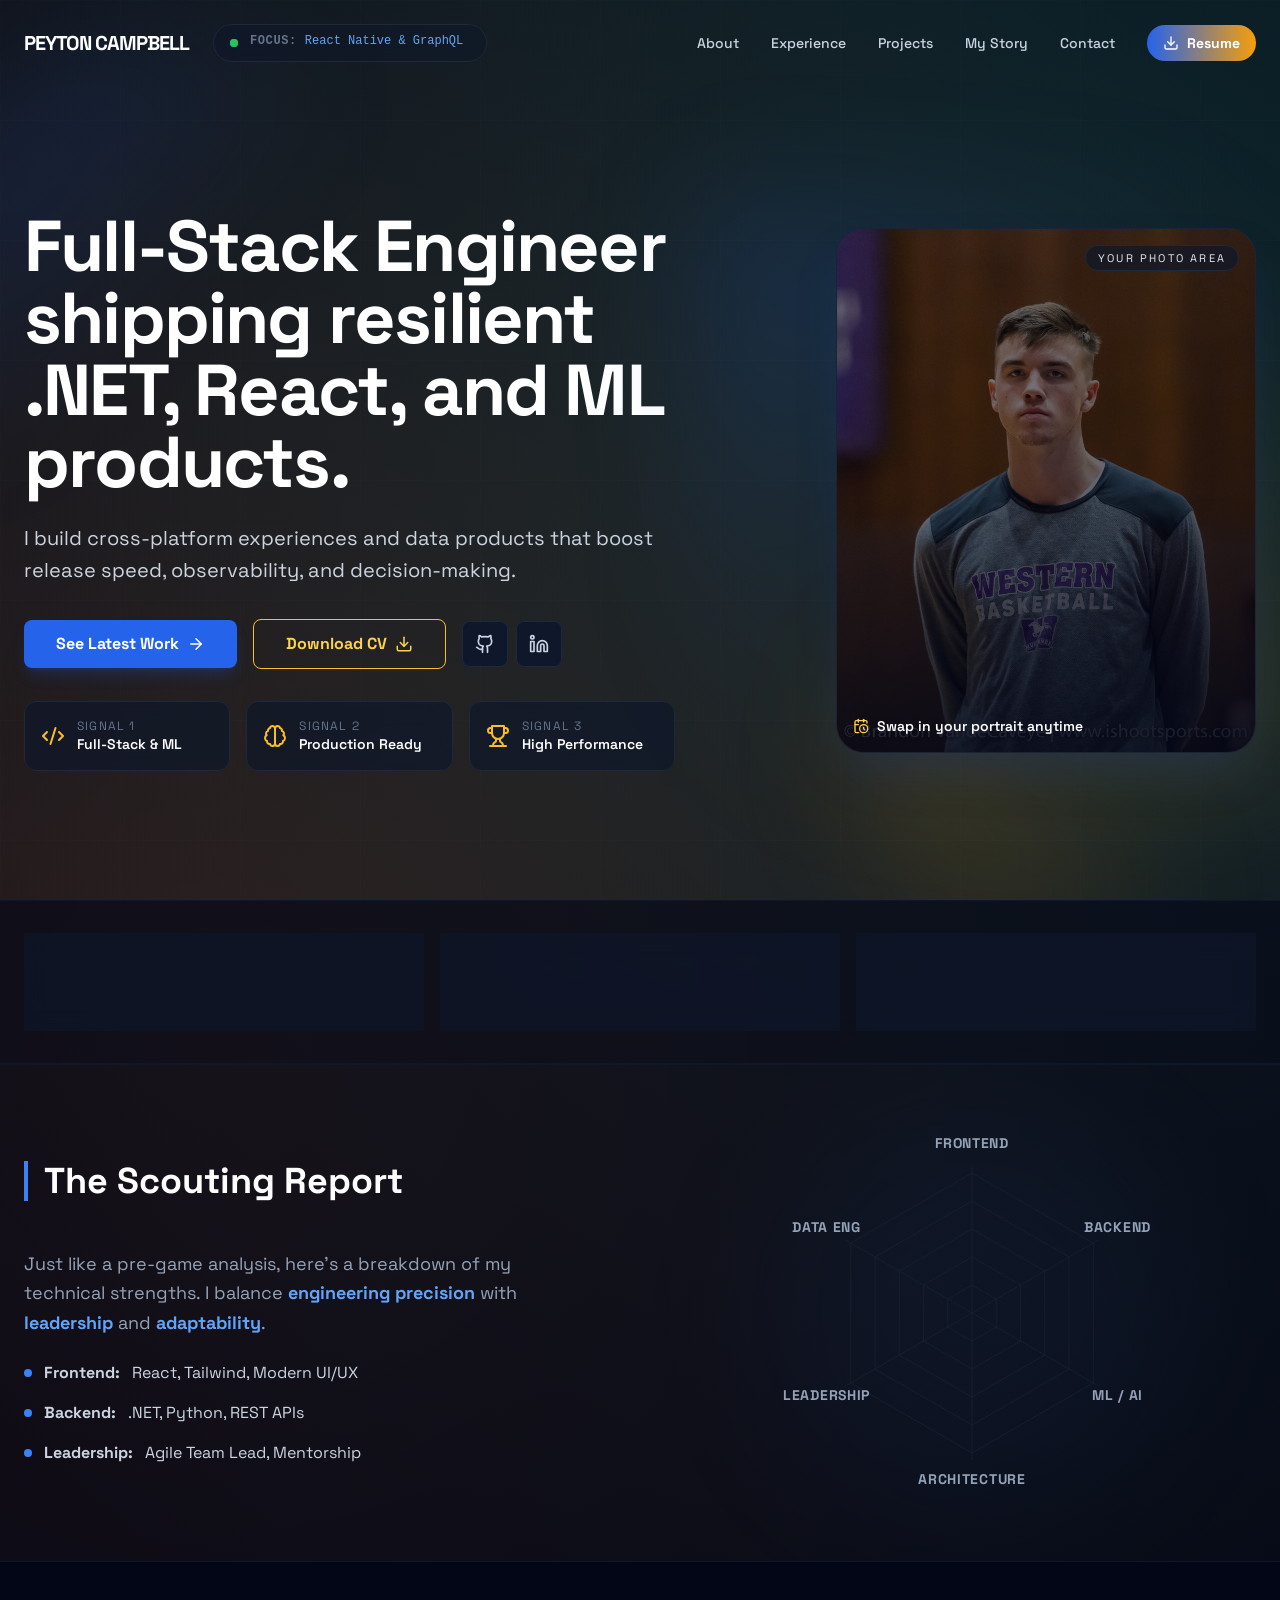
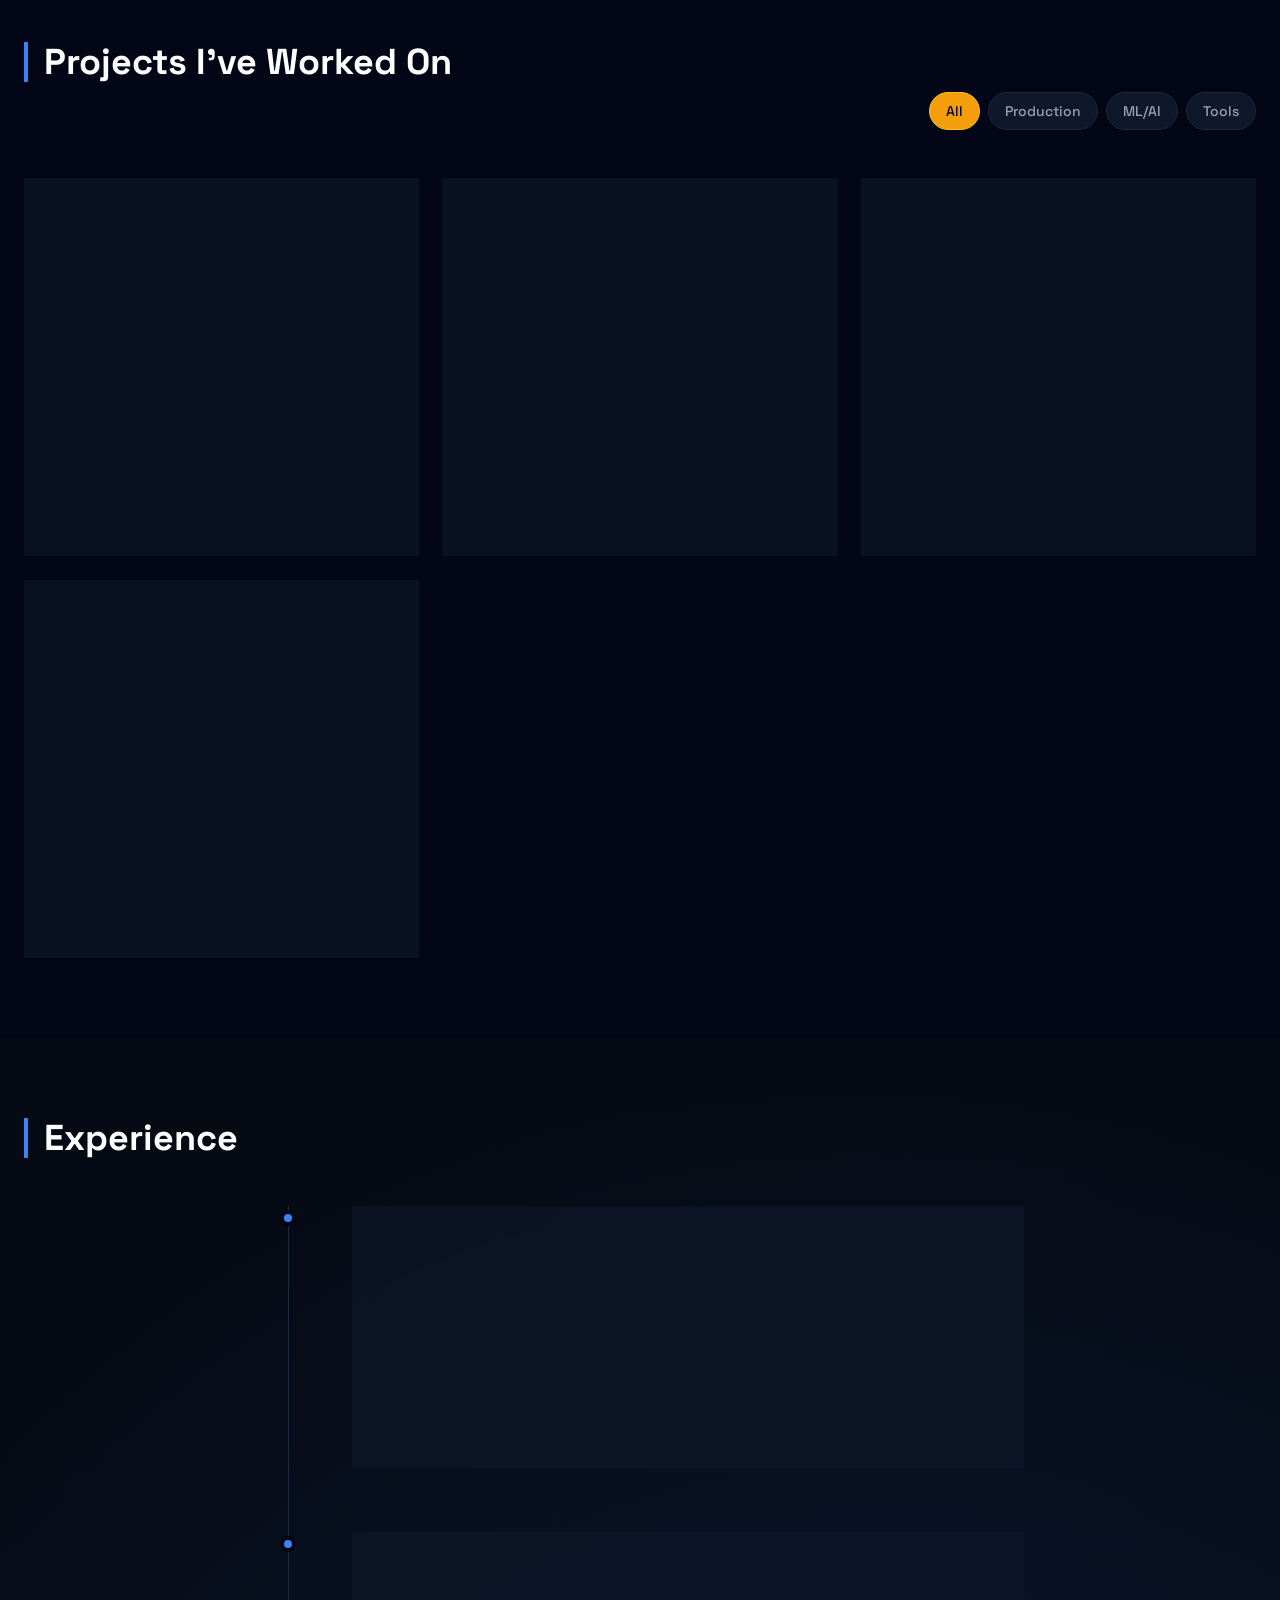
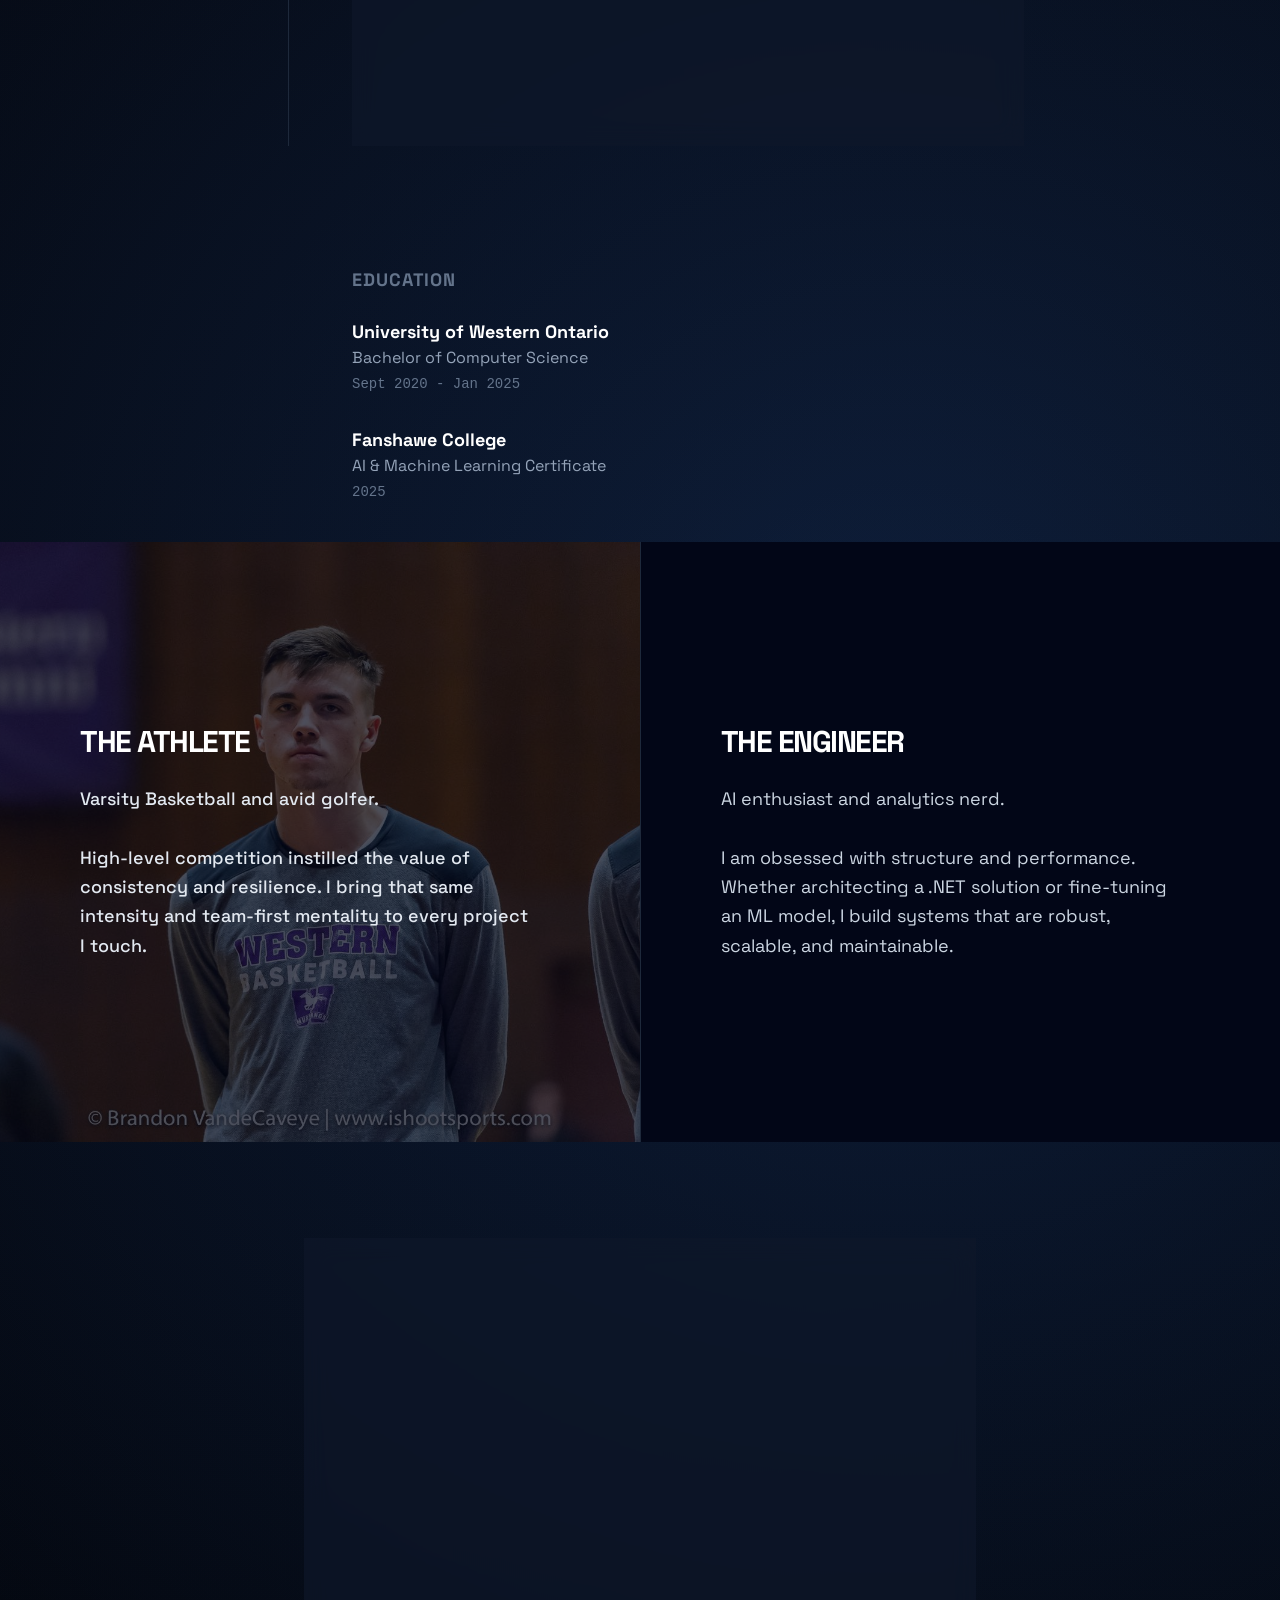
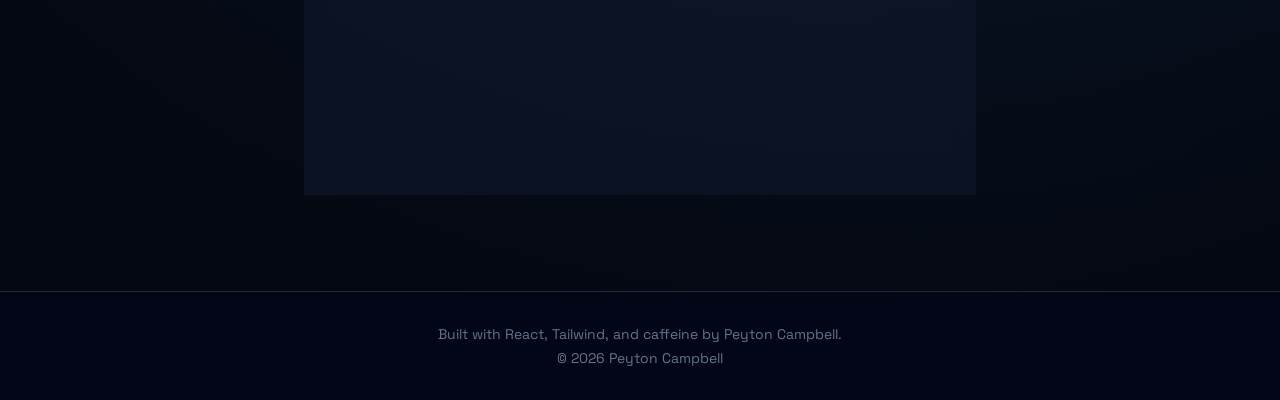
==== docs/index.html @ 81c8a085 "Restore original Vite portfolio site" ====
<!doctype html>
<html lang="en">
  <head>
    <meta charset="UTF-8" />
    <title>Peyton Campbell | Portfolio</title>
    <meta name="viewport" content="width=device-width, initial-scale=1.0" />
    
    <!-- SEO Metadata -->
    <meta name="description" content="Peyton Campbell - Software Engineer & Athlete. Building high-performance applications with clean architecture and athletic discipline." />
    <meta name="keywords" content="Software Engineer, Web Developer, React, .NET, Python, Portfolio, Peyton Campbell" />
    <meta name="author" content="Peyton Campbell" />

    <!-- Open Graph / Facebook -->
    <meta property="og:type" content="website" />
    <meta property="og:url" content="https://peytoncampbell.github.io/Website/" />
    <meta property="og:title" content="Peyton Campbell | Software Engineer & Athlete" />
    <meta property="og:description" content="Full-Stack Developer & ML Engineer. Building scalable solutions with the discipline of a varsity athlete." />
    <meta property="og:image" content="https://peytoncampbell.github.io/Website/og-image.jpg" />

    <!-- Twitter -->
    <meta property="twitter:card" content="summary_large_image" />
    <meta property="twitter:url" content="https://peytoncampbell.github.io/Website/" />
    <meta property="twitter:title" content="Peyton Campbell | Software Engineer & Athlete" />
    <meta property="twitter:description" content="Full-Stack Developer & ML Engineer. Building scalable solutions with the discipline of a varsity athlete." />
    <meta property="twitter:image" content="https://peytoncampbell.github.io/Website/og-image.jpg" />

    <link rel="preload" as="image" href="./basketball.jpg" />
    <link rel="preload" as="image" href="./golf.jpg" />
    <script type="module" crossorigin src="./assets/index-D95LHTqn.js"></script>
    <link rel="stylesheet" crossorigin href="./assets/index-Ckt_2Tr0.css">
  </head>
  <body class="bg-slate-900 text-slate-100">
    <div id="root"></div>
  </body>
</html>
---- docs/assets/index-Ckt_2Tr0.css ----
@import"https://fonts.googleapis.com/css2?family=Space+Grotesk:wght@400;500;600;700&family=Manrope:wght@500;600&family=JetBrains+Mono:wght@400;500&display=swap";*,:before,:after{--tw-border-spacing-x: 0;--tw-border-spacing-y: 0;--tw-translate-x: 0;--tw-translate-y: 0;--tw-rotate: 0;--tw-skew-x: 0;--tw-skew-y: 0;--tw-scale-x: 1;--tw-scale-y: 1;--tw-pan-x: ;--tw-pan-y: ;--tw-pinch-zoom: ;--tw-scroll-snap-strictness: proximity;--tw-gradient-from-position: ;--tw-gradient-via-position: ;--tw-gradient-to-position: ;--tw-ordinal: ;--tw-slashed-zero: ;--tw-numeric-figure: ;--tw-numeric-spacing: ;--tw-numeric-fraction: ;--tw-ring-inset: ;--tw-ring-offset-width: 0px;--tw-ring-offset-color: #fff;--tw-ring-color: rgb(59 130 246 / .5);--tw-ring-offset-shadow: 0 0 #0000;--tw-ring-shadow: 0 0 #0000;--tw-shadow: 0 0 #0000;--tw-shadow-colored: 0 0 #0000;--tw-blur: ;--tw-brightness: ;--tw-contrast: ;--tw-grayscale: ;--tw-hue-rotate: ;--tw-invert: ;--tw-saturate: ;--tw-sepia: ;--tw-drop-shadow: ;--tw-backdrop-blur: ;--tw-backdrop-brightness: ;--tw-backdrop-contrast: ;--tw-backdrop-grayscale: ;--tw-backdrop-hue-rotate: ;--tw-backdrop-invert: ;--tw-backdrop-opacity: ;--tw-backdrop-saturate: ;--tw-backdrop-sepia: ;--tw-contain-size: ;--tw-contain-layout: ;--tw-contain-paint: ;--tw-contain-style: }::backdrop{--tw-border-spacing-x: 0;--tw-border-spacing-y: 0;--tw-translate-x: 0;--tw-translate-y: 0;--tw-rotate: 0;--tw-skew-x: 0;--tw-skew-y: 0;--tw-scale-x: 1;--tw-scale-y: 1;--tw-pan-x: ;--tw-pan-y: ;--tw-pinch-zoom: ;--tw-scroll-snap-strictness: proximity;--tw-gradient-from-position: ;--tw-gradient-via-position: ;--tw-gradient-to-position: ;--tw-ordinal: ;--tw-slashed-zero: ;--tw-numeric-figure: ;--tw-numeric-spacing: ;--tw-numeric-fraction: ;--tw-ring-inset: ;--tw-ring-offset-width: 0px;--tw-ring-offset-color: #fff;--tw-ring-color: rgb(59 130 246 / .5);--tw-ring-offset-shadow: 0 0 #0000;--tw-ring-shadow: 0 0 #0000;--tw-shadow: 0 0 #0000;--tw-shadow-colored: 0 0 #0000;--tw-blur: ;--tw-brightness: ;--tw-contrast: ;--tw-grayscale: ;--tw-hue-rotate: ;--tw-invert: ;--tw-saturate: ;--tw-sepia: ;--tw-drop-shadow: ;--tw-backdrop-blur: ;--tw-backdrop-brightness: ;--tw-backdrop-contrast: ;--tw-backdrop-grayscale: ;--tw-backdrop-hue-rotate: ;--tw-backdrop-invert: ;--tw-backdrop-opacity: ;--tw-backdrop-saturate: ;--tw-backdrop-sepia: ;--tw-contain-size: ;--tw-contain-layout: ;--tw-contain-paint: ;--tw-contain-style: }*,:before,:after{box-sizing:border-box;border-width:0;border-style:solid;border-color:#e5e7eb}:before,:after{--tw-content: ""}html,:host{line-height:1.5;-webkit-text-size-adjust:100%;-moz-tab-size:4;-o-tab-size:4;tab-size:4;font-family:ui-sans-serif,system-ui,sans-serif,"Apple Color Emoji","Segoe UI Emoji",Segoe UI Symbol,"Noto Color Emoji";font-feature-settings:normal;font-variation-settings:normal;-webkit-tap-highlight-color:transparent}body{margin:0;line-height:inherit}hr{height:0;color:inherit;border-top-width:1px}abbr:where([title]){-webkit-text-decoration:underline dotted;text-decoration:underline dotted}h1,h2,h3,h4,h5,h6{font-size:inherit;font-weight:inherit}a{color:inherit;text-decoration:inherit}b,strong{font-weight:bolder}code,kbd,samp,pre{font-family:ui-monospace,SFMono-Regular,Menlo,Monaco,Consolas,Liberation Mono,Courier New,monospace;font-feature-settings:normal;font-variation-settings:normal;font-size:1em}small{font-size:80%}sub,sup{font-size:75%;line-height:0;position:relative;vertical-align:baseline}sub{bottom:-.25em}sup{top:-.5em}table{text-indent:0;border-color:inherit;border-collapse:collapse}button,input,optgroup,select,textarea{font-family:inherit;font-feature-settings:inherit;font-variation-settings:inherit;font-size:100%;font-weight:inherit;line-height:inherit;letter-spacing:inherit;color:inherit;margin:0;padding:0}button,select{text-transform:none}button,input:where([type=button]),input:where([type=reset]),input:where([type=submit]){-webkit-appearance:button;background-color:transparent;background-image:none}:-moz-focusring{outline:auto}:-moz-ui-invalid{box-shadow:none}progress{vertical-align:baseline}::-webkit-inner-spin-button,::-webkit-outer-spin-button{height:auto}[type=search]{-webkit-appearance:textfield;outline-offset:-2px}::-webkit-search-decoration{-webkit-appearance:none}::-webkit-file-upload-button{-webkit-appearance:button;font:inherit}summary{display:list-item}blockquote,dl,dd,h1,h2,h3,h4,h5,h6,hr,figure,p,pre{margin:0}fieldset{margin:0;padding:0}legend{padding:0}ol,ul,menu{list-style:none;margin:0;padding:0}dialog{padding:0}textarea{resize:vertical}input::-moz-placeholder,textarea::-moz-placeholder{opacity:1;color:#9ca3af}input::placeholder,textarea::placeholder{opacity:1;color:#9ca3af}button,[role=button]{cursor:pointer}:disabled{cursor:default}img,svg,video,canvas,audio,iframe,embed,object{display:block;vertical-align:middle}img,video{max-width:100%;height:auto}[hidden]:where(:not([hidden=until-found])){display:none}:root{--background: 222.2 84% 4.9%;--foreground: 210 40% 98%;--primary: 217.2 91.2% 59.8%;--primary-foreground: 222.2 47.4% 11.2%;--secondary: 24.6 95% 53.1%;--secondary-foreground: 210 40% 98%;--muted: 217.2 32.6% 17.5%;--muted-foreground: 215 20.2% 65.1%;--accent: 217.2 32.6% 17.5%;--accent-foreground: 210 40% 98%;--destructive: 0 62.8% 30.6%;--destructive-foreground: 210 40% 98%;--border: 217.2 32.6% 17.5%;--input: 217.2 32.6% 17.5%;--ring: 212.7 26.8% 83.9%}html{scroll-behavior:smooth}body{--tw-bg-opacity: 1;background-color:rgb(2 6 23 / var(--tw-bg-opacity, 1));--tw-text-opacity: 1;color:rgb(255 255 255 / var(--tw-text-opacity, 1));-webkit-font-smoothing:antialiased;-moz-osx-font-smoothing:grayscale;font-family:Space Grotesk,Manrope,system-ui,-apple-system,BlinkMacSystemFont,Segoe UI,sans-serif;background-image:radial-gradient(circle at 18% 20%,rgba(255,107,43,.14),transparent 32%),radial-gradient(circle at 82% 8%,rgba(61,214,196,.14),transparent 30%),radial-gradient(circle at 70% 75%,rgba(59,130,246,.18),transparent 32%),linear-gradient(135deg,#070b16fa,#03070ffa),url("data:image/svg+xml,%3Csvg width='140' height='140' viewBox='0 0 140 140' xmlns='http://www.w3.org/2000/svg'%3E%3Cg fill='none' stroke='%23ffffff' stroke-opacity='0.04' stroke-width='1'%3E%3Cpath d='M0 0h140v140H0z'/%3E%3Cpath d='M70 0v140M0 70h140'/%3E%3C/g%3E%3C/svg%3E")}.container{width:100%}@media(min-width:640px){.container{max-width:640px}}@media(min-width:768px){.container{max-width:768px}}@media(min-width:1024px){.container{max-width:1024px}}@media(min-width:1280px){.container{max-width:1280px}}@media(min-width:1536px){.container{max-width:1536px}}.pointer-events-none{pointer-events:none}.visible{visibility:visible}.fixed{position:fixed}.absolute{position:absolute}.relative{position:relative}.-inset-6{inset:-1.5rem}.inset-0{inset:0}.-bottom-12{bottom:-3rem}.-left-24{left:-6rem}.bottom-0{bottom:0}.bottom-4{bottom:1rem}.left-0{left:0}.left-4{left:1rem}.left-\[-4px\]{left:-4px}.right-0{right:0}.right-4{right:1rem}.top-0{top:0}.top-10{top:2.5rem}.top-2{top:.5rem}.top-4{top:1rem}.-z-10{z-index:-10}.z-0{z-index:0}.z-10{z-index:10}.z-20{z-index:20}.z-40{z-index:40}.z-50{z-index:50}.mx-auto{margin-left:auto;margin-right:auto}.mb-0{margin-bottom:0}.mb-1{margin-bottom:.25rem}.mb-10{margin-bottom:2.5rem}.mb-12{margin-bottom:3rem}.mb-2{margin-bottom:.5rem}.mb-4{margin-bottom:1rem}.mb-6{margin-bottom:1.5rem}.mb-8{margin-bottom:2rem}.ml-1{margin-left:.25rem}.ml-4{margin-left:1rem}.ml-auto{margin-left:auto}.mt-1{margin-top:.25rem}.mt-1\.5{margin-top:.375rem}.mt-6{margin-top:1.5rem}.mt-8{margin-top:2rem}.mt-auto{margin-top:auto}.block{display:block}.flex{display:flex}.inline-flex{display:inline-flex}.grid{display:grid}.hidden{display:none}.aspect-\[4\/5\]{aspect-ratio:4/5}.h-1{height:.25rem}.h-1\.5{height:.375rem}.h-2{height:.5rem}.h-28{height:7rem}.h-5{height:1.25rem}.h-\[420px\]{height:420px}.h-\[520px\]{height:520px}.h-full{height:100%}.min-h-\[600px\]{min-height:600px}.min-h-screen{min-height:100vh}.w-1{width:.25rem}.w-1\.5{width:.375rem}.w-2{width:.5rem}.w-\[220px\]{width:220px}.w-\[420px\]{width:420px}.w-\[520px\]{width:520px}.w-full{width:100%}.w-px{width:1px}.max-w-2xl{max-width:42rem}.max-w-3xl{max-width:48rem}.max-w-\[420px\]{max-width:420px}.max-w-md{max-width:28rem}.flex-1{flex:1 1 0%}.flex-shrink-0{flex-shrink:0}.flex-grow{flex-grow:1}@keyframes ping{75%,to{transform:scale(2);opacity:0}}.animate-ping{animation:ping 1s cubic-bezier(0,0,.2,1) infinite}.cursor-pointer{cursor:pointer}.grid-cols-1{grid-template-columns:repeat(1,minmax(0,1fr))}.flex-col{flex-direction:column}.flex-wrap{flex-wrap:wrap}.items-start{align-items:flex-start}.items-end{align-items:flex-end}.items-center{align-items:center}.justify-center{justify-content:center}.justify-between{justify-content:space-between}.gap-12{gap:3rem}.gap-2{gap:.5rem}.gap-3{gap:.75rem}.gap-4{gap:1rem}.gap-6{gap:1.5rem}.space-x-8>:not([hidden])~:not([hidden]){--tw-space-x-reverse: 0;margin-right:calc(2rem * var(--tw-space-x-reverse));margin-left:calc(2rem * calc(1 - var(--tw-space-x-reverse)))}.space-y-1>:not([hidden])~:not([hidden]){--tw-space-y-reverse: 0;margin-top:calc(.25rem * calc(1 - var(--tw-space-y-reverse)));margin-bottom:calc(.25rem * var(--tw-space-y-reverse))}.space-y-2>:not([hidden])~:not([hidden]){--tw-space-y-reverse: 0;margin-top:calc(.5rem * calc(1 - var(--tw-space-y-reverse)));margin-bottom:calc(.5rem * var(--tw-space-y-reverse))}.space-y-4>:not([hidden])~:not([hidden]){--tw-space-y-reverse: 0;margin-top:calc(1rem * calc(1 - var(--tw-space-y-reverse)));margin-bottom:calc(1rem * var(--tw-space-y-reverse))}.space-y-6>:not([hidden])~:not([hidden]){--tw-space-y-reverse: 0;margin-top:calc(1.5rem * calc(1 - var(--tw-space-y-reverse)));margin-bottom:calc(1.5rem * var(--tw-space-y-reverse))}.space-y-8>:not([hidden])~:not([hidden]){--tw-space-y-reverse: 0;margin-top:calc(2rem * calc(1 - var(--tw-space-y-reverse)));margin-bottom:calc(2rem * var(--tw-space-y-reverse))}.overflow-hidden{overflow:hidden}.overflow-visible{overflow:visible}.overflow-x-auto{overflow-x:auto}.truncate{overflow:hidden;text-overflow:ellipsis;white-space:nowrap}.whitespace-nowrap{white-space:nowrap}.rounded{border-radius:.25rem}.rounded-3xl{border-radius:1.5rem}.rounded-\[28px\]{border-radius:28px}.rounded-full{border-radius:9999px}.rounded-lg{border-radius:.5rem}.rounded-xl{border-radius:.75rem}.border{border-width:1px}.border-y{border-top-width:1px;border-bottom-width:1px}.border-b{border-bottom-width:1px}.border-l-4{border-left-width:4px}.border-t{border-top-width:1px}.border-amber-400{--tw-border-opacity: 1;border-color:rgb(251 191 36 / var(--tw-border-opacity, 1))}.border-blue-500{--tw-border-opacity: 1;border-color:rgb(59 130 246 / var(--tw-border-opacity, 1))}.border-blue-900\/50{border-color:#1e3a8a80}.border-slate-800{--tw-border-opacity: 1;border-color:rgb(30 41 59 / var(--tw-border-opacity, 1))}.border-slate-800\/70{border-color:#1e293bb3}.border-slate-800\/80{border-color:#1e293bcc}.border-slate-900{--tw-border-opacity: 1;border-color:rgb(15 23 42 / var(--tw-border-opacity, 1))}.border-transparent{border-color:transparent}.bg-amber-400{--tw-bg-opacity: 1;background-color:rgb(251 191 36 / var(--tw-bg-opacity, 1))}.bg-amber-500{--tw-bg-opacity: 1;background-color:rgb(245 158 11 / var(--tw-bg-opacity, 1))}.bg-blue-500{--tw-bg-opacity: 1;background-color:rgb(59 130 246 / var(--tw-bg-opacity, 1))}.bg-blue-500\/10{background-color:#3b82f61a}.bg-blue-600{--tw-bg-opacity: 1;background-color:rgb(37 99 235 / var(--tw-bg-opacity, 1))}.bg-blue-900\/20{background-color:#1e3a8a33}.bg-green-400{--tw-bg-opacity: 1;background-color:rgb(74 222 128 / var(--tw-bg-opacity, 1))}.bg-green-500{--tw-bg-opacity: 1;background-color:rgb(34 197 94 / var(--tw-bg-opacity, 1))}.bg-slate-800{--tw-bg-opacity: 1;background-color:rgb(30 41 59 / var(--tw-bg-opacity, 1))}.bg-slate-800\/20{background-color:#1e293b33}.bg-slate-900{--tw-bg-opacity: 1;background-color:rgb(15 23 42 / var(--tw-bg-opacity, 1))}.bg-slate-900\/50{background-color:#0f172a80}.bg-slate-900\/70{background-color:#0f172ab3}.bg-slate-950{--tw-bg-opacity: 1;background-color:rgb(2 6 23 / var(--tw-bg-opacity, 1))}.bg-slate-950\/50{background-color:#02061780}.bg-slate-950\/60{background-color:#02061799}.bg-slate-950\/70{background-color:#020617b3}.bg-slate-950\/80{background-color:#020617cc}.bg-transparent{background-color:transparent}.bg-white{--tw-bg-opacity: 1;background-color:rgb(255 255 255 / var(--tw-bg-opacity, 1))}.bg-gradient-to-br{background-image:linear-gradient(to bottom right,var(--tw-gradient-stops))}.bg-gradient-to-r{background-image:linear-gradient(to right,var(--tw-gradient-stops))}.bg-gradient-to-t{background-image:linear-gradient(to top,var(--tw-gradient-stops))}.bg-gradient-to-tr{background-image:linear-gradient(to top right,var(--tw-gradient-stops))}.from-amber-500\/25{--tw-gradient-from: rgb(245 158 11 / .25) var(--tw-gradient-from-position);--tw-gradient-to: rgb(245 158 11 / 0) var(--tw-gradient-to-position);--tw-gradient-stops: var(--tw-gradient-from), var(--tw-gradient-to)}.from-blue-600{--tw-gradient-from: #2563eb var(--tw-gradient-from-position);--tw-gradient-to: rgb(37 99 235 / 0) var(--tw-gradient-to-position);--tw-gradient-stops: var(--tw-gradient-from), var(--tw-gradient-to)}.from-blue-600\/20{--tw-gradient-from: rgb(37 99 235 / .2) var(--tw-gradient-from-position);--tw-gradient-to: rgb(37 99 235 / 0) var(--tw-gradient-to-position);--tw-gradient-stops: var(--tw-gradient-from), var(--tw-gradient-to)}.from-blue-600\/25{--tw-gradient-from: rgb(37 99 235 / .25) var(--tw-gradient-from-position);--tw-gradient-to: rgb(37 99 235 / 0) var(--tw-gradient-to-position);--tw-gradient-stops: var(--tw-gradient-from), var(--tw-gradient-to)}.from-slate-950\/70{--tw-gradient-from: rgb(2 6 23 / .7) var(--tw-gradient-from-position);--tw-gradient-to: rgb(2 6 23 / 0) var(--tw-gradient-to-position);--tw-gradient-stops: var(--tw-gradient-from), var(--tw-gradient-to)}.via-transparent{--tw-gradient-to: rgb(0 0 0 / 0) var(--tw-gradient-to-position);--tw-gradient-stops: var(--tw-gradient-from), transparent var(--tw-gradient-via-position), var(--tw-gradient-to)}.to-amber-400\/20{--tw-gradient-to: rgb(251 191 36 / .2) var(--tw-gradient-to-position)}.to-amber-500{--tw-gradient-to: #f59e0b var(--tw-gradient-to-position)}.to-transparent{--tw-gradient-to: transparent var(--tw-gradient-to-position)}.bg-cover{background-size:cover}.bg-center{background-position:center}.bg-no-repeat{background-repeat:no-repeat}.fill-slate-400{fill:#94a3b8}.fill-white{fill:#fff}.p-12{padding:3rem}.p-2{padding:.5rem}.p-3{padding:.75rem}.p-4{padding:1rem}.p-5{padding:1.25rem}.p-6{padding:1.5rem}.px-2{padding-left:.5rem;padding-right:.5rem}.px-3{padding-left:.75rem;padding-right:.75rem}.px-4{padding-left:1rem;padding-right:1rem}.px-6{padding-left:1.5rem;padding-right:1.5rem}.px-8{padding-left:2rem;padding-right:2rem}.py-1{padding-top:.25rem;padding-bottom:.25rem}.py-10{padding-top:2.5rem;padding-bottom:2.5rem}.py-12{padding-top:3rem;padding-bottom:3rem}.py-2{padding-top:.5rem;padding-bottom:.5rem}.py-20{padding-top:5rem;padding-bottom:5rem}.py-24{padding-top:6rem;padding-bottom:6rem}.py-3{padding-top:.75rem;padding-bottom:.75rem}.py-4{padding-top:1rem;padding-bottom:1rem}.py-6{padding-top:1.5rem;padding-bottom:1.5rem}.py-8{padding-top:2rem;padding-bottom:2rem}.pb-16{padding-bottom:4rem}.pb-2{padding-bottom:.5rem}.pl-4{padding-left:1rem}.pl-8{padding-left:2rem}.pt-20{padding-top:5rem}.pt-24{padding-top:6rem}.text-left{text-align:left}.text-center{text-align:center}.font-mono{font-family:ui-monospace,SFMono-Regular,Menlo,Monaco,Consolas,Liberation Mono,Courier New,monospace}.text-3xl{font-size:1.875rem;line-height:2.25rem}.text-4xl{font-size:2.25rem;line-height:2.5rem}.text-5xl{font-size:3rem;line-height:1}.text-\[11px\]{font-size:11px}.text-base{font-size:1rem;line-height:1.5rem}.text-lg{font-size:1.125rem;line-height:1.75rem}.text-sm{font-size:.875rem;line-height:1.25rem}.text-xl{font-size:1.25rem;line-height:1.75rem}.text-xs{font-size:.75rem;line-height:1rem}.font-black{font-weight:900}.font-bold{font-weight:700}.font-extrabold{font-weight:800}.font-medium{font-weight:500}.font-semibold{font-weight:600}.uppercase{text-transform:uppercase}.leading-relaxed{line-height:1.625}.leading-tight{line-height:1.25}.tracking-\[0\.2em\]{letter-spacing:.2em}.tracking-tight{letter-spacing:-.025em}.tracking-tighter{letter-spacing:-.05em}.tracking-wider{letter-spacing:.05em}.tracking-widest{letter-spacing:.1em}.text-amber-200{--tw-text-opacity: 1;color:rgb(253 230 138 / var(--tw-text-opacity, 1))}.text-amber-300{--tw-text-opacity: 1;color:rgb(252 211 77 / var(--tw-text-opacity, 1))}.text-amber-400{--tw-text-opacity: 1;color:rgb(251 191 36 / var(--tw-text-opacity, 1))}.text-blue-400{--tw-text-opacity: 1;color:rgb(96 165 250 / var(--tw-text-opacity, 1))}.text-blue-600{--tw-text-opacity: 1;color:rgb(37 99 235 / var(--tw-text-opacity, 1))}.text-green-400{--tw-text-opacity: 1;color:rgb(74 222 128 / var(--tw-text-opacity, 1))}.text-slate-100{--tw-text-opacity: 1;color:rgb(241 245 249 / var(--tw-text-opacity, 1))}.text-slate-200{--tw-text-opacity: 1;color:rgb(226 232 240 / var(--tw-text-opacity, 1))}.text-slate-300{--tw-text-opacity: 1;color:rgb(203 213 225 / var(--tw-text-opacity, 1))}.text-slate-400{--tw-text-opacity: 1;color:rgb(148 163 184 / var(--tw-text-opacity, 1))}.text-slate-500{--tw-text-opacity: 1;color:rgb(100 116 139 / var(--tw-text-opacity, 1))}.text-slate-950{--tw-text-opacity: 1;color:rgb(2 6 23 / var(--tw-text-opacity, 1))}.text-white{--tw-text-opacity: 1;color:rgb(255 255 255 / var(--tw-text-opacity, 1))}.opacity-0{opacity:0}.opacity-30{opacity:.3}.opacity-50{opacity:.5}.opacity-75{opacity:.75}.shadow-2xl{--tw-shadow: 0 25px 50px -12px rgb(0 0 0 / .25);--tw-shadow-colored: 0 25px 50px -12px var(--tw-shadow-color);box-shadow:var(--tw-ring-offset-shadow, 0 0 #0000),var(--tw-ring-shadow, 0 0 #0000),var(--tw-shadow)}.shadow-lg{--tw-shadow: 0 10px 15px -3px rgb(0 0 0 / .1), 0 4px 6px -4px rgb(0 0 0 / .1);--tw-shadow-colored: 0 10px 15px -3px var(--tw-shadow-color), 0 4px 6px -4px var(--tw-shadow-color);box-shadow:var(--tw-ring-offset-shadow, 0 0 #0000),var(--tw-ring-shadow, 0 0 #0000),var(--tw-shadow)}.shadow-blue-600\/20{--tw-shadow-color: rgb(37 99 235 / .2);--tw-shadow: var(--tw-shadow-colored)}.shadow-blue-900\/30{--tw-shadow-color: rgb(30 58 138 / .3);--tw-shadow: var(--tw-shadow-colored)}.ring-4{--tw-ring-offset-shadow: var(--tw-ring-inset) 0 0 0 var(--tw-ring-offset-width) var(--tw-ring-offset-color);--tw-ring-shadow: var(--tw-ring-inset) 0 0 0 calc(4px + var(--tw-ring-offset-width)) var(--tw-ring-color);box-shadow:var(--tw-ring-offset-shadow),var(--tw-ring-shadow),var(--tw-shadow, 0 0 #0000)}.ring-slate-950{--tw-ring-opacity: 1;--tw-ring-color: rgb(2 6 23 / var(--tw-ring-opacity, 1))}.blur-3xl{--tw-blur: blur(64px);filter:var(--tw-blur) var(--tw-brightness) var(--tw-contrast) var(--tw-grayscale) var(--tw-hue-rotate) var(--tw-invert) var(--tw-saturate) var(--tw-sepia) var(--tw-drop-shadow)}.drop-shadow-\[0_0_10px_rgba\(59\,130\,246\,0\.5\)\]{--tw-drop-shadow: drop-shadow(0 0 10px rgba(59,130,246,.5));filter:var(--tw-blur) var(--tw-brightness) var(--tw-contrast) var(--tw-grayscale) var(--tw-hue-rotate) var(--tw-invert) var(--tw-saturate) var(--tw-sepia) var(--tw-drop-shadow)}.filter{filter:var(--tw-blur) var(--tw-brightness) var(--tw-contrast) var(--tw-grayscale) var(--tw-hue-rotate) var(--tw-invert) var(--tw-saturate) var(--tw-sepia) var(--tw-drop-shadow)}.backdrop-blur-md{--tw-backdrop-blur: blur(12px);-webkit-backdrop-filter:var(--tw-backdrop-blur) var(--tw-backdrop-brightness) var(--tw-backdrop-contrast) var(--tw-backdrop-grayscale) var(--tw-backdrop-hue-rotate) var(--tw-backdrop-invert) var(--tw-backdrop-opacity) var(--tw-backdrop-saturate) var(--tw-backdrop-sepia);backdrop-filter:var(--tw-backdrop-blur) var(--tw-backdrop-brightness) var(--tw-backdrop-contrast) var(--tw-backdrop-grayscale) var(--tw-backdrop-hue-rotate) var(--tw-backdrop-invert) var(--tw-backdrop-opacity) var(--tw-backdrop-saturate) var(--tw-backdrop-sepia)}.transition{transition-property:color,background-color,border-color,text-decoration-color,fill,stroke,opacity,box-shadow,transform,filter,backdrop-filter;transition-timing-function:cubic-bezier(.4,0,.2,1);transition-duration:.15s}.transition-\[background-image\]{transition-property:background-image;transition-timing-function:cubic-bezier(.4,0,.2,1);transition-duration:.15s}.transition-all{transition-property:all;transition-timing-function:cubic-bezier(.4,0,.2,1);transition-duration:.15s}.transition-colors{transition-property:color,background-color,border-color,text-decoration-color,fill,stroke;transition-timing-function:cubic-bezier(.4,0,.2,1);transition-duration:.15s}.transition-opacity{transition-property:opacity;transition-timing-function:cubic-bezier(.4,0,.2,1);transition-duration:.15s}.duration-300{transition-duration:.3s}.duration-700{transition-duration:.7s}.glass{border-width:1px;--tw-border-opacity: 1;border-color:rgb(30 41 59 / var(--tw-border-opacity, 1));background-color:#0f172ab3;--tw-backdrop-blur: blur(12px);-webkit-backdrop-filter:var(--tw-backdrop-blur) var(--tw-backdrop-brightness) var(--tw-backdrop-contrast) var(--tw-backdrop-grayscale) var(--tw-backdrop-hue-rotate) var(--tw-backdrop-invert) var(--tw-backdrop-opacity) var(--tw-backdrop-saturate) var(--tw-backdrop-sepia);backdrop-filter:var(--tw-backdrop-blur) var(--tw-backdrop-brightness) var(--tw-backdrop-contrast) var(--tw-backdrop-grayscale) var(--tw-backdrop-hue-rotate) var(--tw-backdrop-invert) var(--tw-backdrop-opacity) var(--tw-backdrop-saturate) var(--tw-backdrop-sepia)}.card-hover{transition-property:all;transition-timing-function:cubic-bezier(.4,0,.2,1);transition-duration:.3s}.card-hover:hover{--tw-translate-y: -.25rem;transform:translate(var(--tw-translate-x),var(--tw-translate-y)) rotate(var(--tw-rotate)) skew(var(--tw-skew-x)) skewY(var(--tw-skew-y)) scaleX(var(--tw-scale-x)) scaleY(var(--tw-scale-y));border-color:#3b82f680;--tw-shadow: 0 10px 15px -3px rgb(0 0 0 / .1), 0 4px 6px -4px rgb(0 0 0 / .1);--tw-shadow-colored: 0 10px 15px -3px var(--tw-shadow-color), 0 4px 6px -4px var(--tw-shadow-color);box-shadow:var(--tw-ring-offset-shadow, 0 0 #0000),var(--tw-ring-shadow, 0 0 #0000),var(--tw-shadow);--tw-shadow-color: rgb(59 130 246 / .1);--tw-shadow: var(--tw-shadow-colored)}.pattern-grid{background-image:linear-gradient(rgba(255,255,255,.04) 1px,transparent 1px),linear-gradient(90deg,rgba(255,255,255,.04) 1px,transparent 1px);background-size:120px 120px}.selection\:bg-blue-500\/30 *::-moz-selection{background-color:#3b82f64d}.selection\:bg-blue-500\/30 *::selection{background-color:#3b82f64d}.selection\:bg-blue-500\/30::-moz-selection{background-color:#3b82f64d}.selection\:bg-blue-500\/30::selection{background-color:#3b82f64d}.last\:pb-0:last-child{padding-bottom:0}.hover\:border-blue-500\/50:hover{border-color:#3b82f680}.hover\:border-slate-700:hover{--tw-border-opacity: 1;border-color:rgb(51 65 85 / var(--tw-border-opacity, 1))}.hover\:bg-amber-400\/10:hover{background-color:#fbbf241a}.hover\:bg-blue-50:hover{--tw-bg-opacity: 1;background-color:rgb(239 246 255 / var(--tw-bg-opacity, 1))}.hover\:bg-blue-700:hover{--tw-bg-opacity: 1;background-color:rgb(29 78 216 / var(--tw-bg-opacity, 1))}.hover\:text-blue-400:hover{--tw-text-opacity: 1;color:rgb(96 165 250 / var(--tw-text-opacity, 1))}.hover\:text-white:hover{--tw-text-opacity: 1;color:rgb(255 255 255 / var(--tw-text-opacity, 1))}.hover\:brightness-110:hover{--tw-brightness: brightness(1.1);filter:var(--tw-blur) var(--tw-brightness) var(--tw-contrast) var(--tw-grayscale) var(--tw-hue-rotate) var(--tw-invert) var(--tw-saturate) var(--tw-sepia) var(--tw-drop-shadow)}.focus\:border-blue-500:focus{--tw-border-opacity: 1;border-color:rgb(59 130 246 / var(--tw-border-opacity, 1))}.focus\:outline-none:focus{outline:2px solid transparent;outline-offset:2px}.group:hover .group-hover\:bg-slate-950\/60{background-color:#02061799}.group:hover .group-hover\:text-blue-400{--tw-text-opacity: 1;color:rgb(96 165 250 / var(--tw-text-opacity, 1))}.group:hover .group-hover\:text-white{--tw-text-opacity: 1;color:rgb(255 255 255 / var(--tw-text-opacity, 1))}.group:hover .group-hover\:opacity-100{opacity:1}@media(min-width:640px){.sm\:grid-cols-2{grid-template-columns:repeat(2,minmax(0,1fr))}.sm\:grid-cols-3{grid-template-columns:repeat(3,minmax(0,1fr))}.sm\:flex-row{flex-direction:row}}@media(min-width:768px){.md\:left-8{left:2rem}.md\:left-\[28px\]{left:28px}.md\:ml-0{margin-left:0}.md\:mt-0{margin-top:0}.md\:flex{display:flex}.md\:hidden{display:none}.md\:grid-cols-2{grid-template-columns:repeat(2,minmax(0,1fr))}.md\:grid-cols-3{grid-template-columns:repeat(3,minmax(0,1fr))}.md\:flex-row{flex-direction:row}.md\:items-center{align-items:center}.md\:gap-24{gap:6rem}.md\:border-b-0{border-bottom-width:0px}.md\:border-r{border-right-width:1px}.md\:p-20{padding:5rem}.md\:pb-0{padding-bottom:0}.md\:pl-24{padding-left:6rem}.md\:text-left{text-align:left}.md\:text-4xl{font-size:2.25rem;line-height:2.5rem}.md\:text-7xl{font-size:4.5rem;line-height:1}.md\:text-sm{font-size:.875rem;line-height:1.25rem}}@media(min-width:1024px){.lg\:flex{display:flex}.lg\:grid-cols-3{grid-template-columns:repeat(3,minmax(0,1fr))}.lg\:grid-cols-\[1\.1fr\,0\.9fr\]{grid-template-columns:1.1fr .9fr}}
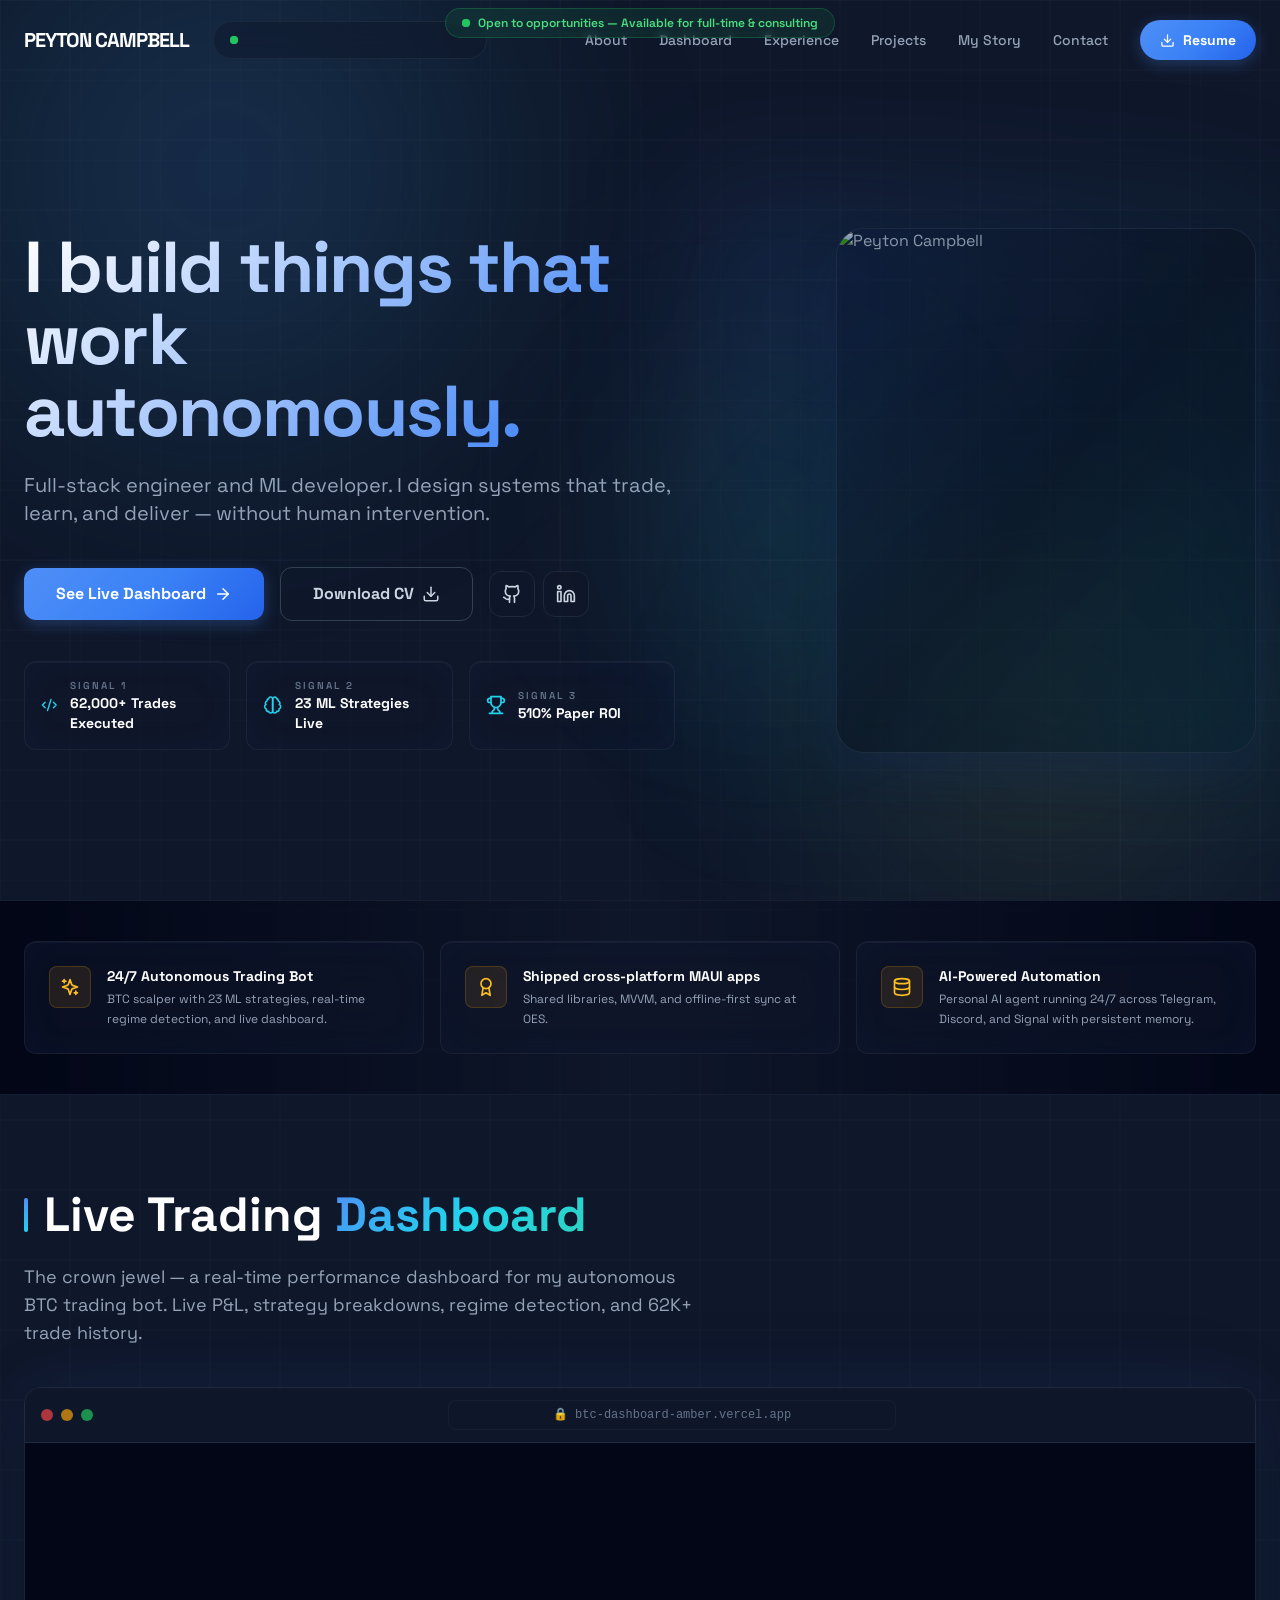
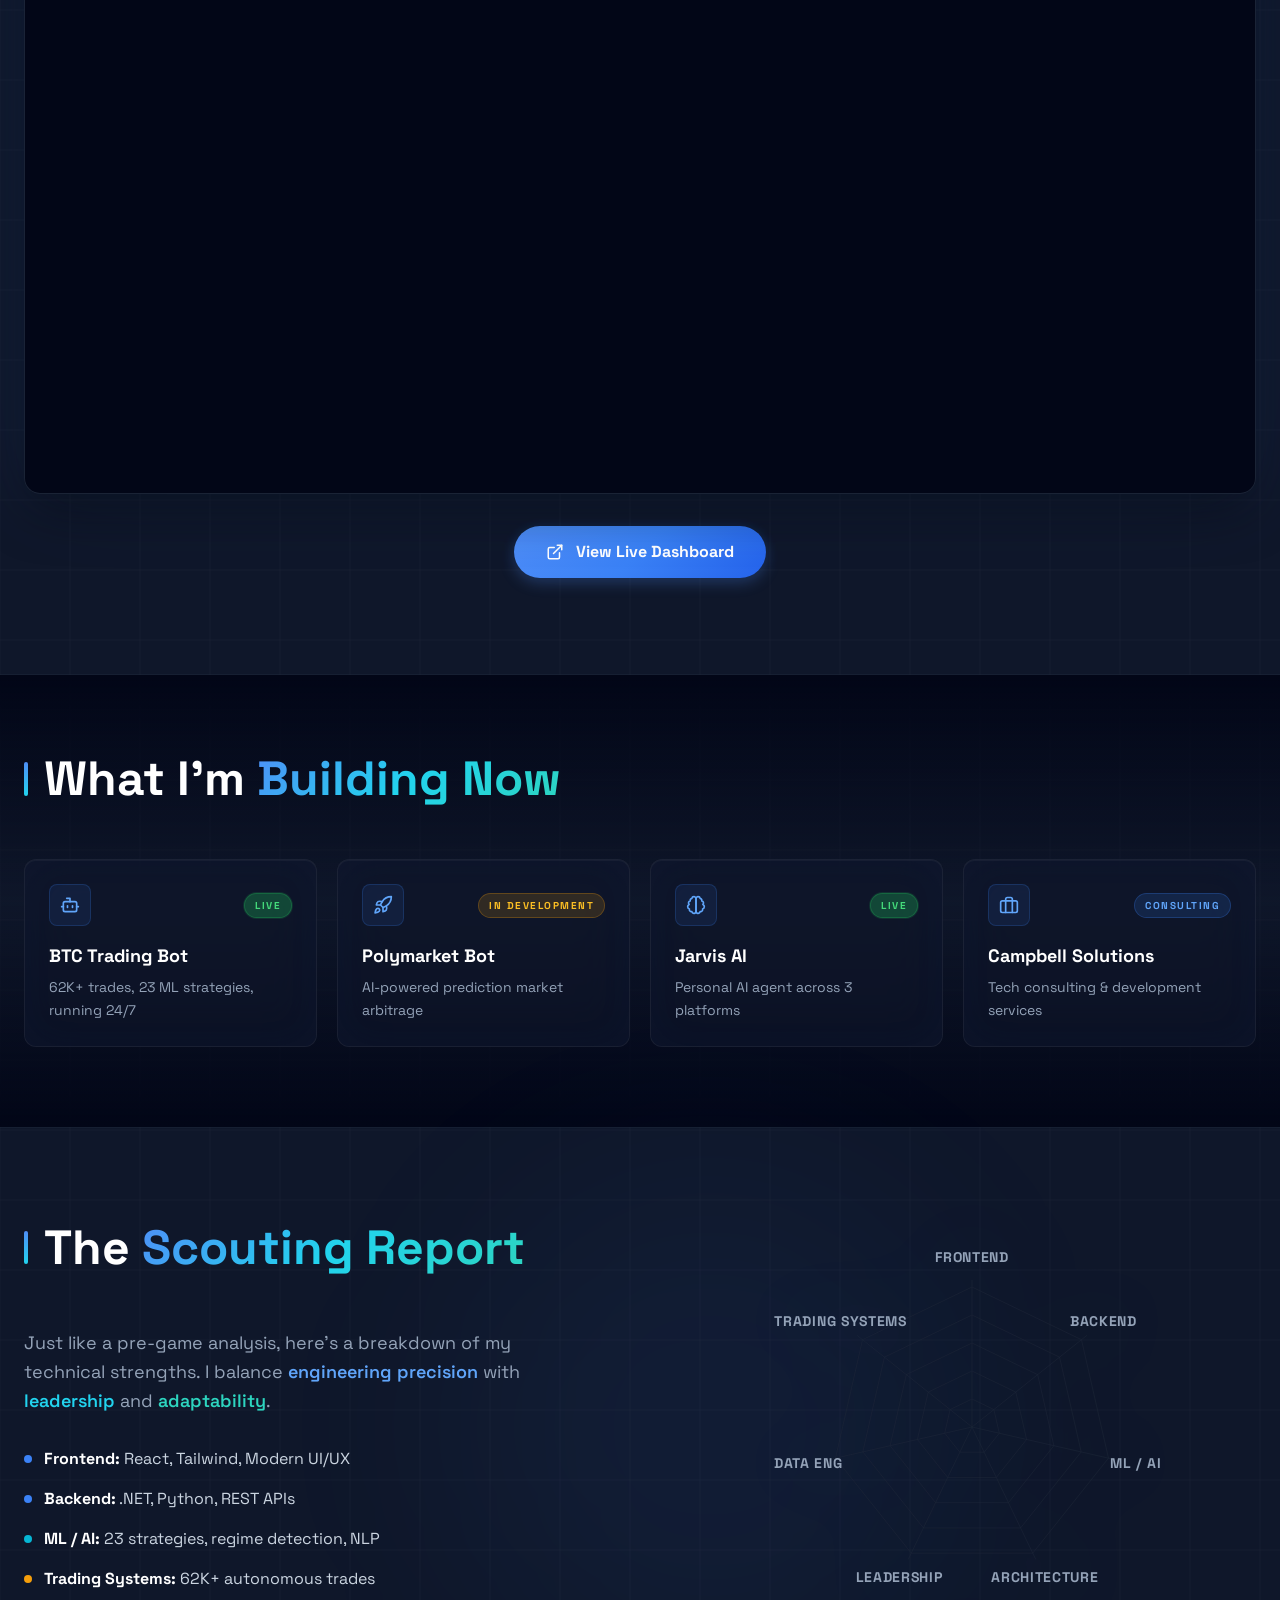
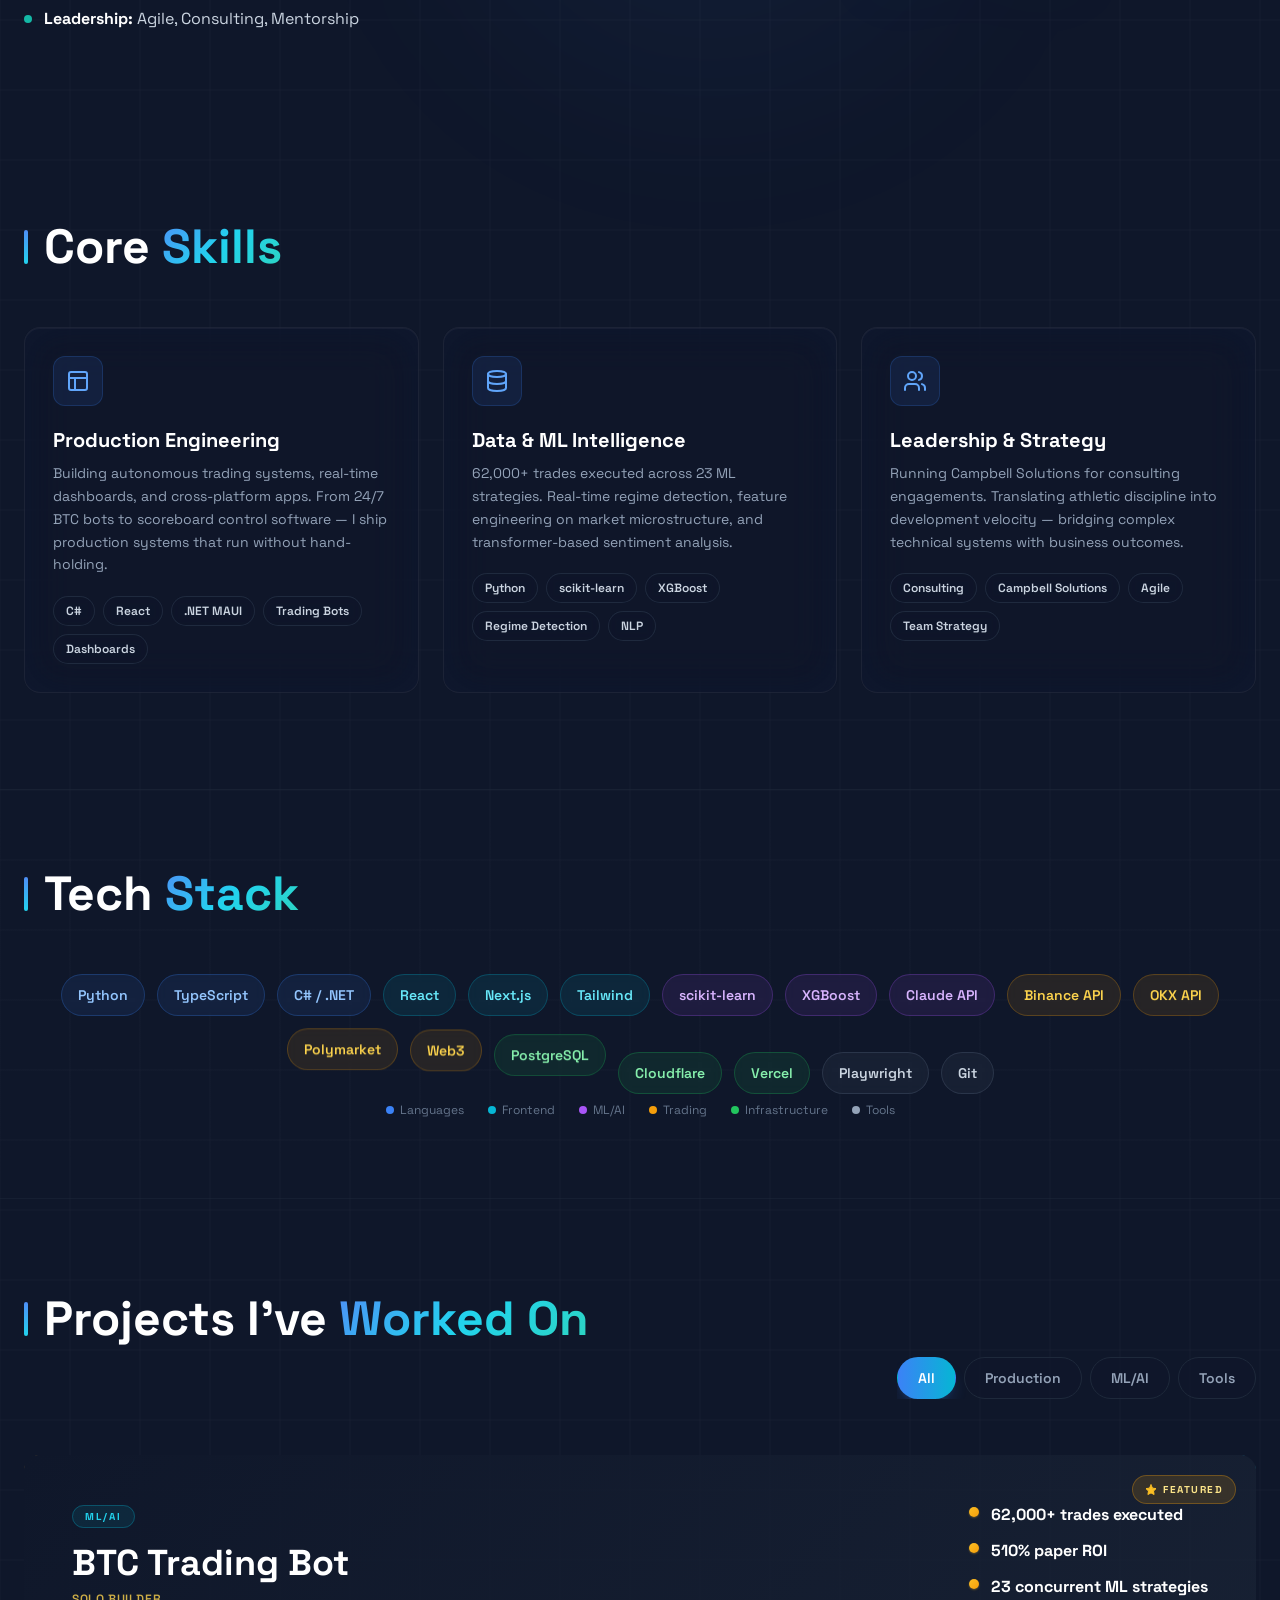
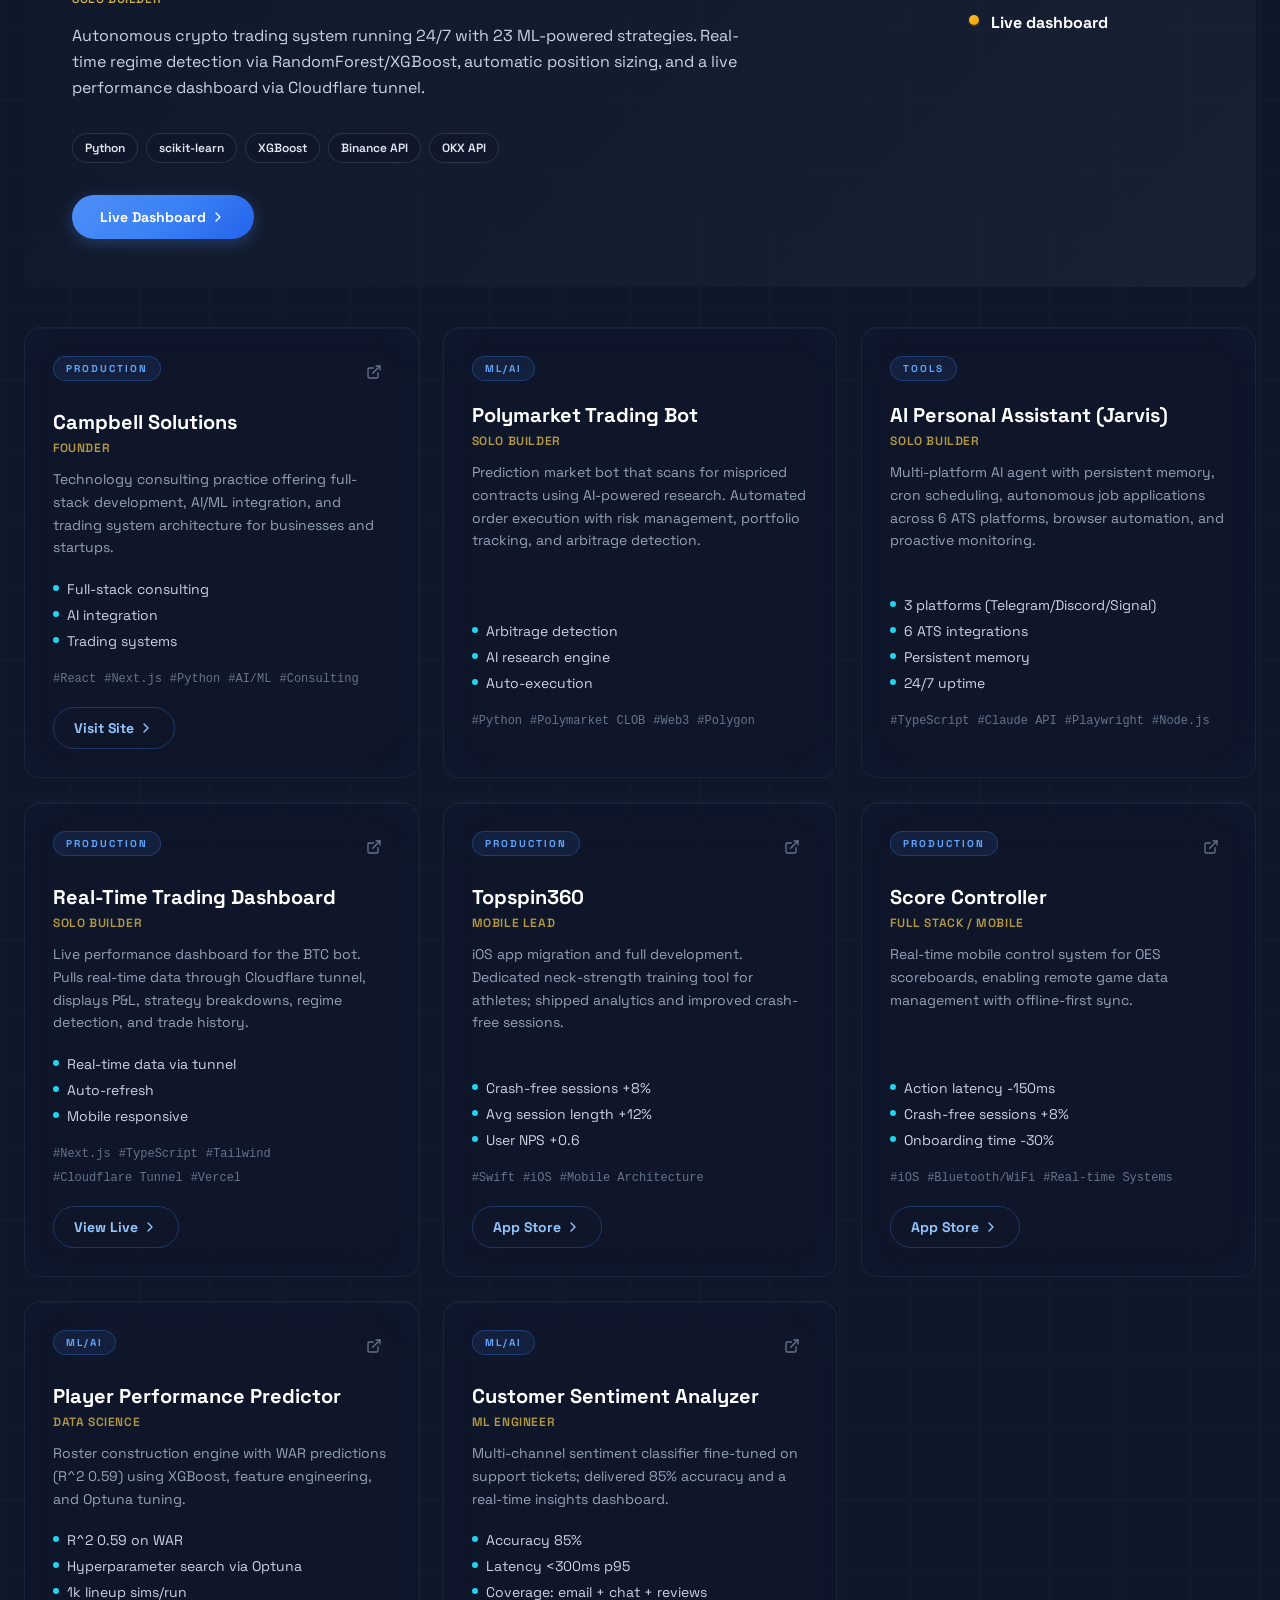
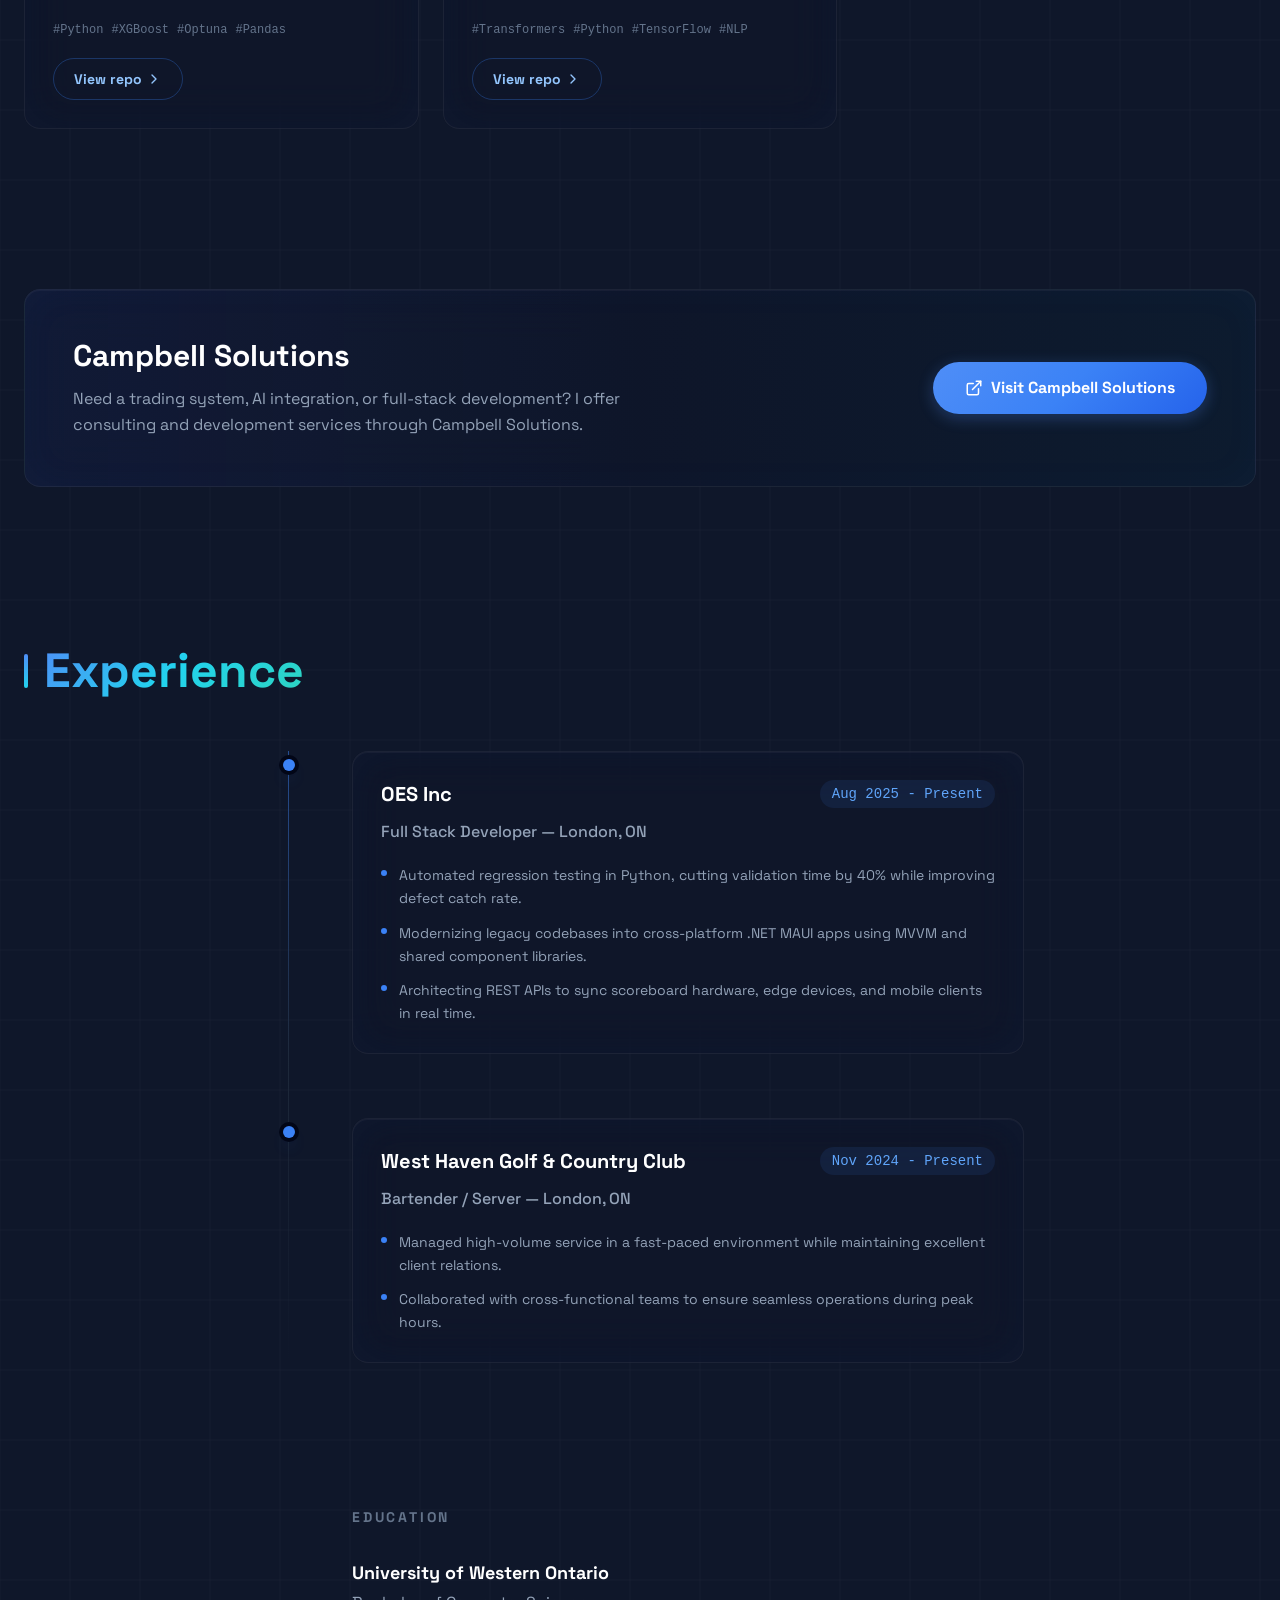
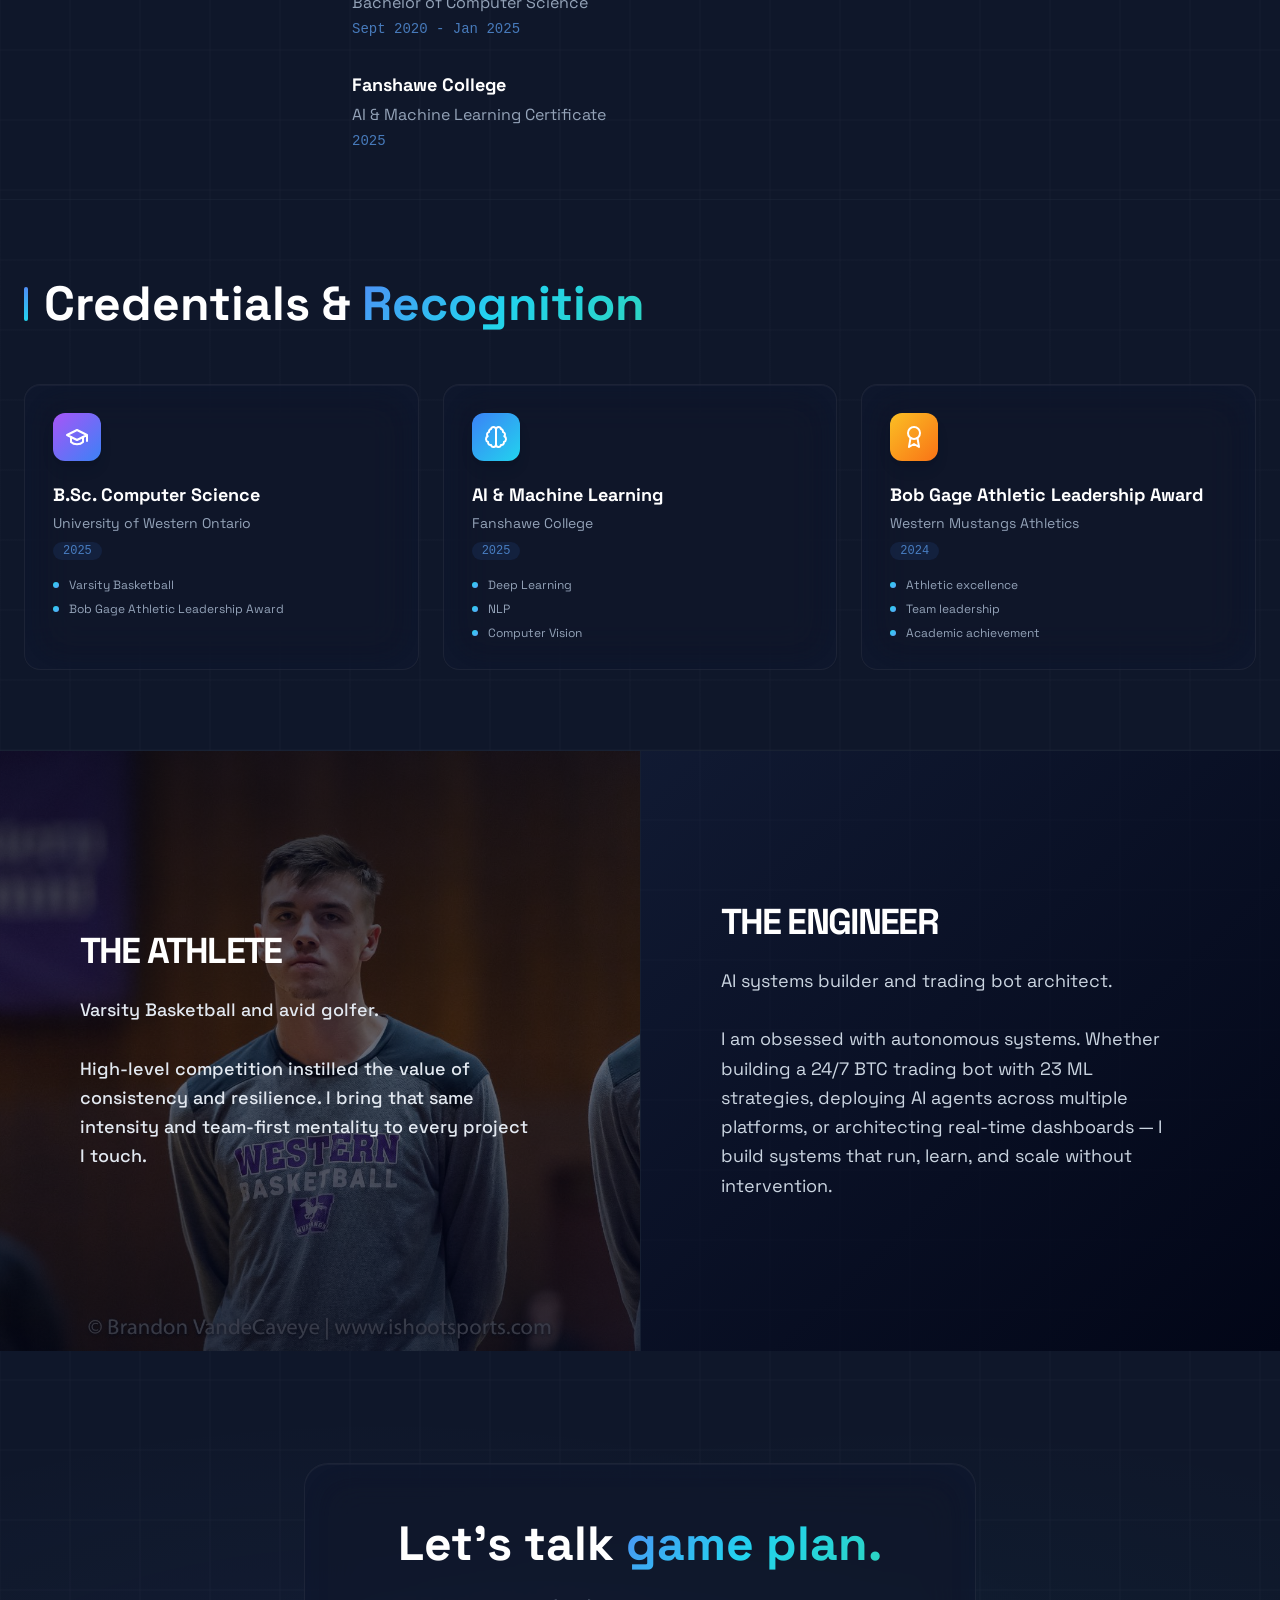
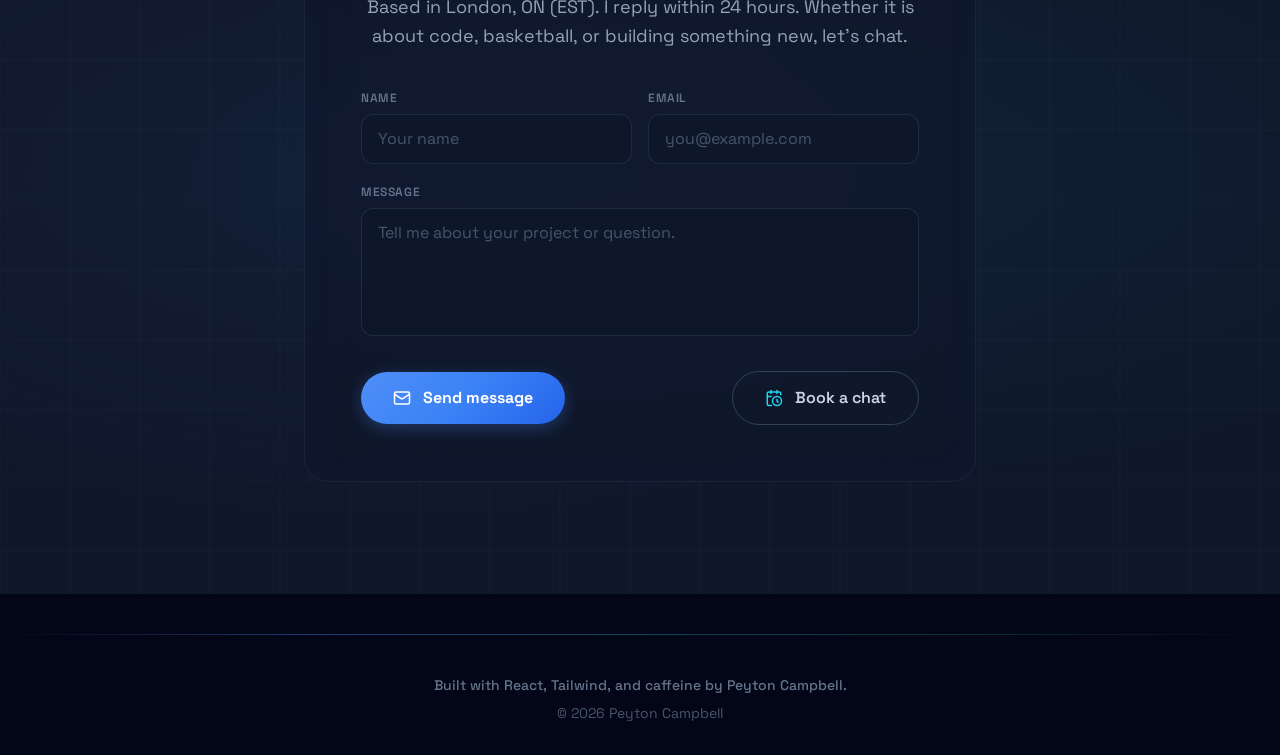
==== commit 65b07d06: "Add scroll progress bar, certifications section, availability banner" ====
--- a/docs/index.html
+++ b/docs/index.html
@@ -20,15 +20,15 @@
     <!-- Twitter -->
     <meta property="twitter:card" content="summary_large_image" />
     <meta property="twitter:url" content="https://peytoncampbell.github.io/Website/" />
-    <meta property="twitter:title" content="Peyton Campbell | Software Engineer & Athlete" />
-    <meta property="twitter:description" content="Full-Stack Developer & ML Engineer. Building scalable solutions with the discipline of a varsity athlete." />
-    <meta property="twitter:image" content="https://peytoncampbell.github.io/Website/og-image.jpg" />
-
-    <link rel="preload" as="image" href="./basketball.jpg" />
-    <link rel="preload" as="image" href="./golf.jpg" />
-    <script type="module" crossorigin src="./assets/index-D95LHTqn.js"></script>
-    <link rel="stylesheet" crossorigin href="./assets/index-Ckt_2Tr0.css">
-  </head>
+    <meta property="twitter:title" content="Peyton Campbell | Software Engineer & Athlete" />
+    <meta property="twitter:description" content="Full-Stack Developer & ML Engineer. Building scalable solutions with the discipline of a varsity athlete." />
+    <meta property="twitter:image" content="https://peytoncampbell.github.io/Website/og-image.jpg" />
+
+    <link rel="preload" as="image" href="./basketball.jpg" />
+    <link rel="preload" as="image" href="./golf.jpg" />
+    <script type="module" crossorigin src="./assets/index-B1lGtEpI.js"></script>
+    <link rel="stylesheet" crossorigin href="./assets/index-BizrMtJ-.css">
+  </head>
   <body class="bg-slate-900 text-slate-100">
     <div id="root"></div> 
--- a/docs/assets/index-BizrMtJ-.css
+++ b/docs/assets/index-BizrMtJ-.css
@@ -0,0 +1 @@
+@import"https://fonts.googleapis.com/css2?family=Space+Grotesk:wght@400;500;600;700&family=Manrope:wght@500;600&family=JetBrains+Mono:wght@400;500&display=swap";*,:before,:after{--tw-border-spacing-x: 0;--tw-border-spacing-y: 0;--tw-translate-x: 0;--tw-translate-y: 0;--tw-rotate: 0;--tw-skew-x: 0;--tw-skew-y: 0;--tw-scale-x: 1;--tw-scale-y: 1;--tw-pan-x: ;--tw-pan-y: ;--tw-pinch-zoom: ;--tw-scroll-snap-strictness: proximity;--tw-gradient-from-position: ;--tw-gradient-via-position: ;--tw-gradient-to-position: ;--tw-ordinal: ;--tw-slashed-zero: ;--tw-numeric-figure: ;--tw-numeric-spacing: ;--tw-numeric-fraction: ;--tw-ring-inset: ;--tw-ring-offset-width: 0px;--tw-ring-offset-color: #fff;--tw-ring-color: rgb(59 130 246 / .5);--tw-ring-offset-shadow: 0 0 #0000;--tw-ring-shadow: 0 0 #0000;--tw-shadow: 0 0 #0000;--tw-shadow-colored: 0 0 #0000;--tw-blur: ;--tw-brightness: ;--tw-contrast: ;--tw-grayscale: ;--tw-hue-rotate: ;--tw-invert: ;--tw-saturate: ;--tw-sepia: ;--tw-drop-shadow: ;--tw-backdrop-blur: ;--tw-backdrop-brightness: ;--tw-backdrop-contrast: ;--tw-backdrop-grayscale: ;--tw-backdrop-hue-rotate: ;--tw-backdrop-invert: ;--tw-backdrop-opacity: ;--tw-backdrop-saturate: ;--tw-backdrop-sepia: ;--tw-contain-size: ;--tw-contain-layout: ;--tw-contain-paint: ;--tw-contain-style: }::backdrop{--tw-border-spacing-x: 0;--tw-border-spacing-y: 0;--tw-translate-x: 0;--tw-translate-y: 0;--tw-rotate: 0;--tw-skew-x: 0;--tw-skew-y: 0;--tw-scale-x: 1;--tw-scale-y: 1;--tw-pan-x: ;--tw-pan-y: ;--tw-pinch-zoom: ;--tw-scroll-snap-strictness: proximity;--tw-gradient-from-position: ;--tw-gradient-via-position: ;--tw-gradient-to-position: ;--tw-ordinal: ;--tw-slashed-zero: ;--tw-numeric-figure: ;--tw-numeric-spacing: ;--tw-numeric-fraction: ;--tw-ring-inset: ;--tw-ring-offset-width: 0px;--tw-ring-offset-color: #fff;--tw-ring-color: rgb(59 130 246 / .5);--tw-ring-offset-shadow: 0 0 #0000;--tw-ring-shadow: 0 0 #0000;--tw-shadow: 0 0 #0000;--tw-shadow-colored: 0 0 #0000;--tw-blur: ;--tw-brightness: ;--tw-contrast: ;--tw-grayscale: ;--tw-hue-rotate: ;--tw-invert: ;--tw-saturate: ;--tw-sepia: ;--tw-drop-shadow: ;--tw-backdrop-blur: ;--tw-backdrop-brightness: ;--tw-backdrop-contrast: ;--tw-backdrop-grayscale: ;--tw-backdrop-hue-rotate: ;--tw-backdrop-invert: ;--tw-backdrop-opacity: ;--tw-backdrop-saturate: ;--tw-backdrop-sepia: ;--tw-contain-size: ;--tw-contain-layout: ;--tw-contain-paint: ;--tw-contain-style: }*,:before,:after{box-sizing:border-box;border-width:0;border-style:solid;border-color:#e5e7eb}:before,:after{--tw-content: ""}html,:host{line-height:1.5;-webkit-text-size-adjust:100%;-moz-tab-size:4;-o-tab-size:4;tab-size:4;font-family:ui-sans-serif,system-ui,sans-serif,"Apple Color Emoji","Segoe UI Emoji",Segoe UI Symbol,"Noto Color Emoji";font-feature-settings:normal;font-variation-settings:normal;-webkit-tap-highlight-color:transparent}body{margin:0;line-height:inherit}hr{height:0;color:inherit;border-top-width:1px}abbr:where([title]){-webkit-text-decoration:underline dotted;text-decoration:underline dotted}h1,h2,h3,h4,h5,h6{font-size:inherit;font-weight:inherit}a{color:inherit;text-decoration:inherit}b,strong{font-weight:bolder}code,kbd,samp,pre{font-family:ui-monospace,SFMono-Regular,Menlo,Monaco,Consolas,Liberation Mono,Courier New,monospace;font-feature-settings:normal;font-variation-settings:normal;font-size:1em}small{font-size:80%}sub,sup{font-size:75%;line-height:0;position:relative;vertical-align:baseline}sub{bottom:-.25em}sup{top:-.5em}table{text-indent:0;border-color:inherit;border-collapse:collapse}button,input,optgroup,select,textarea{font-family:inherit;font-feature-settings:inherit;font-variation-settings:inherit;font-size:100%;font-weight:inherit;line-height:inherit;letter-spacing:inherit;color:inherit;margin:0;padding:0}button,select{text-transform:none}button,input:where([type=button]),input:where([type=reset]),input:where([type=submit]){-webkit-appearance:button;background-color:transparent;background-image:none}:-moz-focusring{outline:auto}:-moz-ui-invalid{box-shadow:none}progress{vertical-align:baseline}::-webkit-inner-spin-button,::-webkit-outer-spin-button{height:auto}[type=search]{-webkit-appearance:textfield;outline-offset:-2px}::-webkit-search-decoration{-webkit-appearance:none}::-webkit-file-upload-button{-webkit-appearance:button;font:inherit}summary{display:list-item}blockquote,dl,dd,h1,h2,h3,h4,h5,h6,hr,figure,p,pre{margin:0}fieldset{margin:0;padding:0}legend{padding:0}ol,ul,menu{list-style:none;margin:0;padding:0}dialog{padding:0}textarea{resize:vertical}input::-moz-placeholder,textarea::-moz-placeholder{opacity:1;color:#9ca3af}input::placeholder,textarea::placeholder{opacity:1;color:#9ca3af}button,[role=button]{cursor:pointer}:disabled{cursor:default}img,svg,video,canvas,audio,iframe,embed,object{display:block;vertical-align:middle}img,video{max-width:100%;height:auto}[hidden]:where(:not([hidden=until-found])){display:none}:root{--blue-primary: 79, 142, 247;--cyan-accent: 34, 211, 238;--amber-accent: 245, 158, 11;--teal-accent: 45, 212, 191}html{scroll-behavior:smooth}body{--tw-bg-opacity: 1;background-color:rgb(2 6 23 / var(--tw-bg-opacity, 1));--tw-text-opacity: 1;color:rgb(255 255 255 / var(--tw-text-opacity, 1));-webkit-font-smoothing:antialiased;-moz-osx-font-smoothing:grayscale;font-family:Space Grotesk,Manrope,system-ui,-apple-system,BlinkMacSystemFont,Segoe UI,sans-serif;background-image:url("data:image/svg+xml,%3Csvg width='140' height='140' viewBox='0 0 140 140' xmlns='http://www.w3.org/2000/svg'%3E%3Cg fill='none' stroke='%23ffffff' stroke-opacity='0.025' stroke-width='1'%3E%3Cpath d='M0 0h140v140H0z'/%3E%3Cpath d='M70 0v140M0 70h140'/%3E%3C/g%3E%3C/svg%3E")}.container{width:100%}@media(min-width:640px){.container{max-width:640px}}@media(min-width:768px){.container{max-width:768px}}@media(min-width:1024px){.container{max-width:1024px}}@media(min-width:1280px){.container{max-width:1280px}}@media(min-width:1536px){.container{max-width:1536px}}.pointer-events-none{pointer-events:none}.pointer-events-auto{pointer-events:auto}.visible{visibility:visible}.fixed{position:fixed}.absolute{position:absolute}.relative{position:relative}.-inset-8{inset:-2rem}.inset-0{inset:0}.bottom-0{bottom:0}.left-0{left:0}.left-1\/2{left:50%}.left-\[-5px\]{left:-5px}.right-0{right:0}.right-1\/4{right:25%}.right-5{right:1.25rem}.top-0{top:0}.top-1\/2{top:50%}.top-2{top:.5rem}.top-5{top:1.25rem}.z-0{z-index:0}.z-10{z-index:10}.z-20{z-index:20}.z-40{z-index:40}.z-50{z-index:50}.z-\[55\]{z-index:55}.z-\[60\]{z-index:60}.mx-4{margin-left:1rem;margin-right:1rem}.mx-auto{margin-left:auto;margin-right:auto}.-mt-8{margin-top:-2rem}.mb-0{margin-bottom:0}.mb-1{margin-bottom:.25rem}.mb-1\.5{margin-bottom:.375rem}.mb-10{margin-bottom:2.5rem}.mb-14{margin-bottom:3.5rem}.mb-2{margin-bottom:.5rem}.mb-3{margin-bottom:.75rem}.mb-4{margin-bottom:1rem}.mb-5{margin-bottom:1.25rem}.mb-6{margin-bottom:1.5rem}.mb-8{margin-bottom:2rem}.ml-1{margin-left:.25rem}.ml-4{margin-left:1rem}.ml-auto{margin-left:auto}.mt-1{margin-top:.25rem}.mt-1\.5{margin-top:.375rem}.mt-10{margin-top:2.5rem}.mt-2{margin-top:.5rem}.mt-4{margin-top:1rem}.mt-6{margin-top:1.5rem}.mt-8{margin-top:2rem}.mt-auto{margin-top:auto}.block{display:block}.flex{display:flex}.inline-flex{display:inline-flex}.grid{display:grid}.hidden{display:none}.aspect-\[4\/5\]{aspect-ratio:4/5}.h-1\.5{height:.375rem}.h-12{height:3rem}.h-2{height:.5rem}.h-2\.5{height:.625rem}.h-3{height:.75rem}.h-32{height:8rem}.h-5{height:1.25rem}.h-\[2px\]{height:2px}.h-\[500px\]{height:500px}.h-\[800px\]{height:800px}.h-full{height:100%}.min-h-\[600px\]{min-height:600px}.min-h-screen{min-height:100vh}.w-1\.5{width:.375rem}.w-12{width:3rem}.w-2{width:.5rem}.w-2\.5{width:.625rem}.w-3{width:.75rem}.w-\[220px\]{width:220px}.w-\[500px\]{width:500px}.w-\[800px\]{width:800px}.w-fit{width:-moz-fit-content;width:fit-content}.w-full{width:100%}.w-px{width:1px}.max-w-2xl{max-width:42rem}.max-w-3xl{max-width:48rem}.max-w-\[420px\]{max-width:420px}.max-w-lg{max-width:32rem}.max-w-md{max-width:28rem}.max-w-xl{max-width:36rem}.flex-1{flex:1 1 0%}.flex-shrink-0{flex-shrink:0}.flex-grow{flex-grow:1}.-translate-x-1\/2{--tw-translate-x: -50%;transform:translate(var(--tw-translate-x),var(--tw-translate-y)) rotate(var(--tw-rotate)) skew(var(--tw-skew-x)) skewY(var(--tw-skew-y)) scaleX(var(--tw-scale-x)) scaleY(var(--tw-scale-y))}.-translate-y-1\/2{--tw-translate-y: -50%;transform:translate(var(--tw-translate-x),var(--tw-translate-y)) rotate(var(--tw-rotate)) skew(var(--tw-skew-x)) skewY(var(--tw-skew-y)) scaleX(var(--tw-scale-x)) scaleY(var(--tw-scale-y))}@keyframes float{0%,to{transform:translateY(0)}50%{transform:translateY(-10px)}}.animate-float{animation:float 6s ease-in-out infinite}@keyframes ping{75%,to{transform:scale(2);opacity:0}}.animate-ping{animation:ping 1s cubic-bezier(0,0,.2,1) infinite}.cursor-default{cursor:default}.cursor-pointer{cursor:pointer}.resize-none{resize:none}.grid-cols-1{grid-template-columns:repeat(1,minmax(0,1fr))}.flex-col{flex-direction:column}.flex-wrap{flex-wrap:wrap}.items-start{align-items:flex-start}.items-end{align-items:flex-end}.items-center{align-items:center}.justify-center{justify-content:center}.justify-between{justify-content:space-between}.gap-1\.5{gap:.375rem}.gap-10{gap:2.5rem}.gap-12{gap:3rem}.gap-16{gap:4rem}.gap-2{gap:.5rem}.gap-2\.5{gap:.625rem}.gap-3{gap:.75rem}.gap-4{gap:1rem}.gap-5{gap:1.25rem}.gap-6{gap:1.5rem}.gap-8{gap:2rem}.space-x-8>:not([hidden])~:not([hidden]){--tw-space-x-reverse: 0;margin-right:calc(2rem * var(--tw-space-x-reverse));margin-left:calc(2rem * calc(1 - var(--tw-space-x-reverse)))}.space-y-1\.5>:not([hidden])~:not([hidden]){--tw-space-y-reverse: 0;margin-top:calc(.375rem * calc(1 - var(--tw-space-y-reverse)));margin-bottom:calc(.375rem * var(--tw-space-y-reverse))}.space-y-2>:not([hidden])~:not([hidden]){--tw-space-y-reverse: 0;margin-top:calc(.5rem * calc(1 - var(--tw-space-y-reverse)));margin-bottom:calc(.5rem * var(--tw-space-y-reverse))}.space-y-3>:not([hidden])~:not([hidden]){--tw-space-y-reverse: 0;margin-top:calc(.75rem * calc(1 - var(--tw-space-y-reverse)));margin-bottom:calc(.75rem * var(--tw-space-y-reverse))}.space-y-4>:not([hidden])~:not([hidden]){--tw-space-y-reverse: 0;margin-top:calc(1rem * calc(1 - var(--tw-space-y-reverse)));margin-bottom:calc(1rem * var(--tw-space-y-reverse))}.space-y-6>:not([hidden])~:not([hidden]){--tw-space-y-reverse: 0;margin-top:calc(1.5rem * calc(1 - var(--tw-space-y-reverse)));margin-bottom:calc(1.5rem * var(--tw-space-y-reverse))}.space-y-8>:not([hidden])~:not([hidden]){--tw-space-y-reverse: 0;margin-top:calc(2rem * calc(1 - var(--tw-space-y-reverse)));margin-bottom:calc(2rem * var(--tw-space-y-reverse))}.overflow-hidden{overflow:hidden}.overflow-visible{overflow:visible}.overflow-x-auto{overflow-x:auto}.truncate{overflow:hidden;text-overflow:ellipsis;white-space:nowrap}.whitespace-nowrap{white-space:nowrap}.rounded-2xl{border-radius:1rem}.rounded-3xl{border-radius:1.5rem}.rounded-\[28px\]{border-radius:28px}.rounded-\[32px\]{border-radius:32px}.rounded-full{border-radius:9999px}.rounded-lg{border-radius:.5rem}.rounded-xl{border-radius:.75rem}.rounded-b-2xl{border-bottom-right-radius:1rem;border-bottom-left-radius:1rem}.rounded-t-2xl{border-top-left-radius:1rem;border-top-right-radius:1rem}.border{border-width:1px}.border-0{border-width:0px}.border-y{border-top-width:1px;border-bottom-width:1px}.border-b{border-bottom-width:1px}.border-t-0{border-top-width:0px}.border-amber-500\/20{border-color:#f59e0b33}.border-amber-500\/25{border-color:#f59e0b40}.border-amber-500\/30{border-color:#f59e0b4d}.border-blue-500\/20{border-color:#3b82f633}.border-blue-500\/25{border-color:#3b82f640}.border-blue-500\/30{border-color:#3b82f64d}.border-cyan-500\/25{border-color:#06b6d440}.border-cyan-500\/30{border-color:#06b6d44d}.border-green-500\/25{border-color:#22c55e40}.border-purple-500\/20{border-color:#a855f733}.border-purple-500\/25{border-color:#a855f740}.border-slate-500\/25{border-color:#64748b40}.border-slate-600\/50{border-color:#47556980}.border-slate-700{--tw-border-opacity: 1;border-color:rgb(51 65 85 / var(--tw-border-opacity, 1))}.border-slate-700\/40{border-color:#33415566}.border-slate-700\/50{border-color:#33415580}.border-slate-800{--tw-border-opacity: 1;border-color:rgb(30 41 59 / var(--tw-border-opacity, 1))}.border-slate-800\/50{border-color:#1e293b80}.border-transparent{border-color:transparent}.bg-amber-500{--tw-bg-opacity: 1;background-color:rgb(245 158 11 / var(--tw-bg-opacity, 1))}.bg-amber-500\/10{background-color:#f59e0b1a}.bg-amber-500\/15{background-color:#f59e0b26}.bg-amber-500\/70{background-color:#f59e0bb3}.bg-blue-500{--tw-bg-opacity: 1;background-color:rgb(59 130 246 / var(--tw-bg-opacity, 1))}.bg-blue-500\/10{background-color:#3b82f61a}.bg-blue-500\/15{background-color:#3b82f626}.bg-blue-500\/5{background-color:#3b82f60d}.bg-cyan-400{--tw-bg-opacity: 1;background-color:rgb(34 211 238 / var(--tw-bg-opacity, 1))}.bg-cyan-500{--tw-bg-opacity: 1;background-color:rgb(6 182 212 / var(--tw-bg-opacity, 1))}.bg-cyan-500\/10{background-color:#06b6d41a}.bg-green-400{--tw-bg-opacity: 1;background-color:rgb(74 222 128 / var(--tw-bg-opacity, 1))}.bg-green-500{--tw-bg-opacity: 1;background-color:rgb(34 197 94 / var(--tw-bg-opacity, 1))}.bg-green-500\/10{background-color:#22c55e1a}.bg-green-500\/15{background-color:#22c55e26}.bg-green-500\/70{background-color:#22c55eb3}.bg-purple-500{--tw-bg-opacity: 1;background-color:rgb(168 85 247 / var(--tw-bg-opacity, 1))}.bg-purple-500\/10{background-color:#a855f71a}.bg-red-500\/70{background-color:#ef4444b3}.bg-slate-400{--tw-bg-opacity: 1;background-color:rgb(148 163 184 / var(--tw-bg-opacity, 1))}.bg-slate-500\/10{background-color:#64748b1a}.bg-slate-900{--tw-bg-opacity: 1;background-color:rgb(15 23 42 / var(--tw-bg-opacity, 1))}.bg-slate-900\/30{background-color:#0f172a4d}.bg-slate-900\/50{background-color:#0f172a80}.bg-slate-900\/60{background-color:#0f172a99}.bg-slate-900\/80{background-color:#0f172acc}.bg-slate-950{--tw-bg-opacity: 1;background-color:rgb(2 6 23 / var(--tw-bg-opacity, 1))}.bg-slate-950\/20{background-color:#02061733}.bg-slate-950\/85{background-color:#020617d9}.bg-teal-500{--tw-bg-opacity: 1;background-color:rgb(20 184 166 / var(--tw-bg-opacity, 1))}.bg-transparent{background-color:transparent}.bg-gradient-to-b{background-image:linear-gradient(to bottom,var(--tw-gradient-stops))}.bg-gradient-to-br{background-image:linear-gradient(to bottom right,var(--tw-gradient-stops))}.bg-gradient-to-r{background-image:linear-gradient(to right,var(--tw-gradient-stops))}.from-amber-400{--tw-gradient-from: #fbbf24 var(--tw-gradient-from-position);--tw-gradient-to: rgb(251 191 36 / 0) var(--tw-gradient-to-position);--tw-gradient-stops: var(--tw-gradient-from), var(--tw-gradient-to)}.from-blue-500{--tw-gradient-from: #3b82f6 var(--tw-gradient-from-position);--tw-gradient-to: rgb(59 130 246 / 0) var(--tw-gradient-to-position);--tw-gradient-stops: var(--tw-gradient-from), var(--tw-gradient-to)}.from-blue-500\/10{--tw-gradient-from: rgb(59 130 246 / .1) var(--tw-gradient-from-position);--tw-gradient-to: rgb(59 130 246 / 0) var(--tw-gradient-to-position);--tw-gradient-stops: var(--tw-gradient-from), var(--tw-gradient-to)}.from-blue-500\/15{--tw-gradient-from: rgb(59 130 246 / .15) var(--tw-gradient-from-position);--tw-gradient-to: rgb(59 130 246 / 0) var(--tw-gradient-to-position);--tw-gradient-stops: var(--tw-gradient-from), var(--tw-gradient-to)}.from-blue-500\/5{--tw-gradient-from: rgb(59 130 246 / .05) var(--tw-gradient-from-position);--tw-gradient-to: rgb(59 130 246 / 0) var(--tw-gradient-to-position);--tw-gradient-stops: var(--tw-gradient-from), var(--tw-gradient-to)}.from-blue-500\/50{--tw-gradient-from: rgb(59 130 246 / .5) var(--tw-gradient-from-position);--tw-gradient-to: rgb(59 130 246 / 0) var(--tw-gradient-to-position);--tw-gradient-stops: var(--tw-gradient-from), var(--tw-gradient-to)}.from-blue-950\/20{--tw-gradient-from: rgb(23 37 84 / .2) var(--tw-gradient-from-position);--tw-gradient-to: rgb(23 37 84 / 0) var(--tw-gradient-to-position);--tw-gradient-stops: var(--tw-gradient-from), var(--tw-gradient-to)}.from-blue-950\/30{--tw-gradient-from: rgb(23 37 84 / .3) var(--tw-gradient-from-position);--tw-gradient-to: rgb(23 37 84 / 0) var(--tw-gradient-to-position);--tw-gradient-stops: var(--tw-gradient-from), var(--tw-gradient-to)}.from-cyan-400{--tw-gradient-from: #22d3ee var(--tw-gradient-from-position);--tw-gradient-to: rgb(34 211 238 / 0) var(--tw-gradient-to-position);--tw-gradient-stops: var(--tw-gradient-from), var(--tw-gradient-to)}.from-purple-500{--tw-gradient-from: #a855f7 var(--tw-gradient-from-position);--tw-gradient-to: rgb(168 85 247 / 0) var(--tw-gradient-to-position);--tw-gradient-stops: var(--tw-gradient-from), var(--tw-gradient-to)}.from-slate-950{--tw-gradient-from: #020617 var(--tw-gradient-from-position);--tw-gradient-to: rgb(2 6 23 / 0) var(--tw-gradient-to-position);--tw-gradient-stops: var(--tw-gradient-from), var(--tw-gradient-to)}.from-slate-950\/80{--tw-gradient-from: rgb(2 6 23 / .8) var(--tw-gradient-from-position);--tw-gradient-to: rgb(2 6 23 / 0) var(--tw-gradient-to-position);--tw-gradient-stops: var(--tw-gradient-from), var(--tw-gradient-to)}.from-transparent{--tw-gradient-from: transparent var(--tw-gradient-from-position);--tw-gradient-to: rgb(0 0 0 / 0) var(--tw-gradient-to-position);--tw-gradient-stops: var(--tw-gradient-from), var(--tw-gradient-to)}.via-cyan-400{--tw-gradient-to: rgb(34 211 238 / 0) var(--tw-gradient-to-position);--tw-gradient-stops: var(--tw-gradient-from), #22d3ee var(--tw-gradient-via-position), var(--tw-gradient-to)}.via-cyan-500\/5{--tw-gradient-to: rgb(6 182 212 / 0) var(--tw-gradient-to-position);--tw-gradient-stops: var(--tw-gradient-from), rgb(6 182 212 / .05) var(--tw-gradient-via-position), var(--tw-gradient-to)}.via-slate-800{--tw-gradient-to: rgb(30 41 59 / 0) var(--tw-gradient-to-position);--tw-gradient-stops: var(--tw-gradient-from), #1e293b var(--tw-gradient-via-position), var(--tw-gradient-to)}.via-slate-900\/15{--tw-gradient-to: rgb(15 23 42 / 0) var(--tw-gradient-to-position);--tw-gradient-stops: var(--tw-gradient-from), rgb(15 23 42 / .15) var(--tw-gradient-via-position), var(--tw-gradient-to)}.via-slate-900\/20{--tw-gradient-to: rgb(15 23 42 / 0) var(--tw-gradient-to-position);--tw-gradient-stops: var(--tw-gradient-from), rgb(15 23 42 / .2) var(--tw-gradient-via-position), var(--tw-gradient-to)}.via-slate-900\/40{--tw-gradient-to: rgb(15 23 42 / 0) var(--tw-gradient-to-position);--tw-gradient-stops: var(--tw-gradient-from), rgb(15 23 42 / .4) var(--tw-gradient-via-position), var(--tw-gradient-to)}.via-slate-950\/60{--tw-gradient-to: rgb(2 6 23 / 0) var(--tw-gradient-to-position);--tw-gradient-stops: var(--tw-gradient-from), rgb(2 6 23 / .6) var(--tw-gradient-via-position), var(--tw-gradient-to)}.via-transparent{--tw-gradient-to: rgb(0 0 0 / 0) var(--tw-gradient-to-position);--tw-gradient-stops: var(--tw-gradient-from), transparent var(--tw-gradient-via-position), var(--tw-gradient-to)}.to-amber-500{--tw-gradient-to: #f59e0b var(--tw-gradient-to-position)}.to-blue-400{--tw-gradient-to: #60a5fa var(--tw-gradient-to-position)}.to-blue-500{--tw-gradient-to: #3b82f6 var(--tw-gradient-to-position)}.to-cyan-400{--tw-gradient-to: #22d3ee var(--tw-gradient-to-position)}.to-cyan-500{--tw-gradient-to: #06b6d4 var(--tw-gradient-to-position)}.to-cyan-500\/10{--tw-gradient-to: rgb(6 182 212 / .1) var(--tw-gradient-to-position)}.to-cyan-500\/5{--tw-gradient-to: rgb(6 182 212 / .05) var(--tw-gradient-to-position)}.to-cyan-950\/20{--tw-gradient-to: rgb(8 51 68 / .2) var(--tw-gradient-to-position)}.to-orange-500{--tw-gradient-to: #f97316 var(--tw-gradient-to-position)}.to-slate-950{--tw-gradient-to: #020617 var(--tw-gradient-to-position)}.to-slate-950\/80{--tw-gradient-to: rgb(2 6 23 / .8) var(--tw-gradient-to-position)}.to-teal-400{--tw-gradient-to: #2dd4bf var(--tw-gradient-to-position)}.to-teal-500\/10{--tw-gradient-to: rgb(20 184 166 / .1) var(--tw-gradient-to-position)}.to-transparent{--tw-gradient-to: transparent var(--tw-gradient-to-position)}.bg-cover{background-size:cover}.bg-center{background-position:center}.bg-no-repeat{background-repeat:no-repeat}.fill-amber-400{fill:#fbbf24}.fill-slate-400{fill:#94a3b8}.fill-white{fill:#fff}.object-cover{-o-object-fit:cover;object-fit:cover}.object-center{-o-object-position:center;object-position:center}.p-10{padding:2.5rem}.p-12{padding:3rem}.p-2{padding:.5rem}.p-2\.5{padding:.625rem}.p-3{padding:.75rem}.p-4{padding:1rem}.p-6{padding:1.5rem}.p-7{padding:1.75rem}.p-8{padding:2rem}.px-2\.5{padding-left:.625rem;padding-right:.625rem}.px-3{padding-left:.75rem;padding-right:.75rem}.px-4{padding-left:1rem;padding-right:1rem}.px-5{padding-left:1.25rem;padding-right:1.25rem}.px-6{padding-left:1.5rem;padding-right:1.5rem}.px-7{padding-left:1.75rem;padding-right:1.75rem}.px-8{padding-left:2rem;padding-right:2rem}.py-0\.5{padding-top:.125rem;padding-bottom:.125rem}.py-1{padding-top:.25rem;padding-bottom:.25rem}.py-1\.5{padding-top:.375rem;padding-bottom:.375rem}.py-10{padding-top:2.5rem;padding-bottom:2.5rem}.py-12{padding-top:3rem;padding-bottom:3rem}.py-16{padding-top:4rem;padding-bottom:4rem}.py-2{padding-top:.5rem;padding-bottom:.5rem}.py-2\.5{padding-top:.625rem;padding-bottom:.625rem}.py-20{padding-top:5rem;padding-bottom:5rem}.py-24{padding-top:6rem;padding-bottom:6rem}.py-28{padding-top:7rem;padding-bottom:7rem}.py-3{padding-top:.75rem;padding-bottom:.75rem}.py-3\.5{padding-top:.875rem;padding-bottom:.875rem}.py-5{padding-top:1.25rem;padding-bottom:1.25rem}.pb-16{padding-bottom:4rem}.pb-2{padding-bottom:.5rem}.pb-8{padding-bottom:2rem}.pl-8{padding-left:2rem}.pt-10{padding-top:2.5rem}.pt-2{padding-top:.5rem}.pt-20{padding-top:5rem}.pt-24{padding-top:6rem}.text-left{text-align:left}.text-center{text-align:center}.font-mono{font-family:ui-monospace,SFMono-Regular,Menlo,Monaco,Consolas,Liberation Mono,Courier New,monospace}.text-2xl{font-size:1.5rem;line-height:2rem}.text-3xl{font-size:1.875rem;line-height:2.25rem}.text-4xl{font-size:2.25rem;line-height:2.5rem}.text-5xl{font-size:3rem;line-height:1}.text-\[10px\]{font-size:10px}.text-base{font-size:1rem;line-height:1.5rem}.text-lg{font-size:1.125rem;line-height:1.75rem}.text-sm{font-size:.875rem;line-height:1.25rem}.text-xl{font-size:1.25rem;line-height:1.75rem}.text-xs{font-size:.75rem;line-height:1rem}.font-black{font-weight:900}.font-bold{font-weight:700}.font-extrabold{font-weight:800}.font-medium{font-weight:500}.font-semibold{font-weight:600}.uppercase{text-transform:uppercase}.leading-\[1\.1\]{line-height:1.1}.leading-relaxed{line-height:1.625}.tracking-\[0\.15em\]{letter-spacing:.15em}.tracking-\[0\.2em\]{letter-spacing:.2em}.tracking-tight{letter-spacing:-.025em}.tracking-tighter{letter-spacing:-.05em}.tracking-wider{letter-spacing:.05em}.text-amber-200{--tw-text-opacity: 1;color:rgb(253 230 138 / var(--tw-text-opacity, 1))}.text-amber-300{--tw-text-opacity: 1;color:rgb(252 211 77 / var(--tw-text-opacity, 1))}.text-amber-300\/70{color:#fcd34db3}.text-amber-300\/80{color:#fcd34dcc}.text-amber-400{--tw-text-opacity: 1;color:rgb(251 191 36 / var(--tw-text-opacity, 1))}.text-blue-300{--tw-text-opacity: 1;color:rgb(147 197 253 / var(--tw-text-opacity, 1))}.text-blue-400{--tw-text-opacity: 1;color:rgb(96 165 250 / var(--tw-text-opacity, 1))}.text-blue-400\/70{color:#60a5fab3}.text-cyan-300{--tw-text-opacity: 1;color:rgb(103 232 249 / var(--tw-text-opacity, 1))}.text-cyan-400{--tw-text-opacity: 1;color:rgb(34 211 238 / var(--tw-text-opacity, 1))}.text-green-300{--tw-text-opacity: 1;color:rgb(134 239 172 / var(--tw-text-opacity, 1))}.text-green-400{--tw-text-opacity: 1;color:rgb(74 222 128 / var(--tw-text-opacity, 1))}.text-purple-300{--tw-text-opacity: 1;color:rgb(216 180 254 / var(--tw-text-opacity, 1))}.text-slate-100{--tw-text-opacity: 1;color:rgb(241 245 249 / var(--tw-text-opacity, 1))}.text-slate-200{--tw-text-opacity: 1;color:rgb(226 232 240 / var(--tw-text-opacity, 1))}.text-slate-300{--tw-text-opacity: 1;color:rgb(203 213 225 / var(--tw-text-opacity, 1))}.text-slate-400{--tw-text-opacity: 1;color:rgb(148 163 184 / var(--tw-text-opacity, 1))}.text-slate-500{--tw-text-opacity: 1;color:rgb(100 116 139 / var(--tw-text-opacity, 1))}.text-slate-600{--tw-text-opacity: 1;color:rgb(71 85 105 / var(--tw-text-opacity, 1))}.text-teal-400{--tw-text-opacity: 1;color:rgb(45 212 191 / var(--tw-text-opacity, 1))}.text-white{--tw-text-opacity: 1;color:rgb(255 255 255 / var(--tw-text-opacity, 1))}.placeholder-slate-600::-moz-placeholder{--tw-placeholder-opacity: 1;color:rgb(71 85 105 / var(--tw-placeholder-opacity, 1))}.placeholder-slate-600::placeholder{--tw-placeholder-opacity: 1;color:rgb(71 85 105 / var(--tw-placeholder-opacity, 1))}.opacity-0{opacity:0}.opacity-40{opacity:.4}.opacity-50{opacity:.5}.opacity-75{opacity:.75}.mix-blend-overlay{mix-blend-mode:overlay}.shadow-2xl{--tw-shadow: 0 25px 50px -12px rgb(0 0 0 / .25);--tw-shadow-colored: 0 25px 50px -12px var(--tw-shadow-color);box-shadow:var(--tw-ring-offset-shadow, 0 0 #0000),var(--tw-ring-shadow, 0 0 #0000),var(--tw-shadow)}.shadow-lg{--tw-shadow: 0 10px 15px -3px rgb(0 0 0 / .1), 0 4px 6px -4px rgb(0 0 0 / .1);--tw-shadow-colored: 0 10px 15px -3px var(--tw-shadow-color), 0 4px 6px -4px var(--tw-shadow-color);box-shadow:var(--tw-ring-offset-shadow, 0 0 #0000),var(--tw-ring-shadow, 0 0 #0000),var(--tw-shadow)}.shadow-sm{--tw-shadow: 0 1px 2px 0 rgb(0 0 0 / .05);--tw-shadow-colored: 0 1px 2px 0 var(--tw-shadow-color);box-shadow:var(--tw-ring-offset-shadow, 0 0 #0000),var(--tw-ring-shadow, 0 0 #0000),var(--tw-shadow)}.shadow-amber-400\/30{--tw-shadow-color: rgb(251 191 36 / .3);--tw-shadow: var(--tw-shadow-colored)}.shadow-blue-500\/20{--tw-shadow-color: rgb(59 130 246 / .2);--tw-shadow: var(--tw-shadow-colored)}.shadow-blue-500\/30{--tw-shadow-color: rgb(59 130 246 / .3);--tw-shadow: var(--tw-shadow-colored)}.shadow-blue-950\/40{--tw-shadow-color: rgb(23 37 84 / .4);--tw-shadow: var(--tw-shadow-colored)}.ring-4{--tw-ring-offset-shadow: var(--tw-ring-inset) 0 0 0 var(--tw-ring-offset-width) var(--tw-ring-offset-color);--tw-ring-shadow: var(--tw-ring-inset) 0 0 0 calc(4px + var(--tw-ring-offset-width)) var(--tw-ring-color);box-shadow:var(--tw-ring-offset-shadow),var(--tw-ring-shadow),var(--tw-shadow, 0 0 #0000)}.ring-slate-950{--tw-ring-opacity: 1;--tw-ring-color: rgb(2 6 23 / var(--tw-ring-opacity, 1))}.blur-3xl{--tw-blur: blur(64px);filter:var(--tw-blur) var(--tw-brightness) var(--tw-contrast) var(--tw-grayscale) var(--tw-hue-rotate) var(--tw-invert) var(--tw-saturate) var(--tw-sepia) var(--tw-drop-shadow)}.blur-\[100px\]{--tw-blur: blur(100px);filter:var(--tw-blur) var(--tw-brightness) var(--tw-contrast) var(--tw-grayscale) var(--tw-hue-rotate) var(--tw-invert) var(--tw-saturate) var(--tw-sepia) var(--tw-drop-shadow)}.drop-shadow-\[0_0_10px_rgba\(59\,130\,246\,0\.5\)\]{--tw-drop-shadow: drop-shadow(0 0 10px rgba(59,130,246,.5));filter:var(--tw-blur) var(--tw-brightness) var(--tw-contrast) var(--tw-grayscale) var(--tw-hue-rotate) var(--tw-invert) var(--tw-saturate) var(--tw-sepia) var(--tw-drop-shadow)}.filter{filter:var(--tw-blur) var(--tw-brightness) var(--tw-contrast) var(--tw-grayscale) var(--tw-hue-rotate) var(--tw-invert) var(--tw-saturate) var(--tw-sepia) var(--tw-drop-shadow)}.backdrop-blur-md{--tw-backdrop-blur: blur(12px);-webkit-backdrop-filter:var(--tw-backdrop-blur) var(--tw-backdrop-brightness) var(--tw-backdrop-contrast) var(--tw-backdrop-grayscale) var(--tw-backdrop-hue-rotate) var(--tw-backdrop-invert) var(--tw-backdrop-opacity) var(--tw-backdrop-saturate) var(--tw-backdrop-sepia);backdrop-filter:var(--tw-backdrop-blur) var(--tw-backdrop-brightness) var(--tw-backdrop-contrast) var(--tw-backdrop-grayscale) var(--tw-backdrop-hue-rotate) var(--tw-backdrop-invert) var(--tw-backdrop-opacity) var(--tw-backdrop-saturate) var(--tw-backdrop-sepia)}.backdrop-blur-sm{--tw-backdrop-blur: blur(4px);-webkit-backdrop-filter:var(--tw-backdrop-blur) var(--tw-backdrop-brightness) var(--tw-backdrop-contrast) var(--tw-backdrop-grayscale) var(--tw-backdrop-hue-rotate) var(--tw-backdrop-invert) var(--tw-backdrop-opacity) var(--tw-backdrop-saturate) var(--tw-backdrop-sepia);backdrop-filter:var(--tw-backdrop-blur) var(--tw-backdrop-brightness) var(--tw-backdrop-contrast) var(--tw-backdrop-grayscale) var(--tw-backdrop-hue-rotate) var(--tw-backdrop-invert) var(--tw-backdrop-opacity) var(--tw-backdrop-saturate) var(--tw-backdrop-sepia)}.backdrop-blur-xl{--tw-backdrop-blur: blur(24px);-webkit-backdrop-filter:var(--tw-backdrop-blur) var(--tw-backdrop-brightness) var(--tw-backdrop-contrast) var(--tw-backdrop-grayscale) var(--tw-backdrop-hue-rotate) var(--tw-backdrop-invert) var(--tw-backdrop-opacity) var(--tw-backdrop-saturate) var(--tw-backdrop-sepia);backdrop-filter:var(--tw-backdrop-blur) var(--tw-backdrop-brightness) var(--tw-backdrop-contrast) var(--tw-backdrop-grayscale) var(--tw-backdrop-hue-rotate) var(--tw-backdrop-invert) var(--tw-backdrop-opacity) var(--tw-backdrop-saturate) var(--tw-backdrop-sepia)}.transition{transition-property:color,background-color,border-color,text-decoration-color,fill,stroke,opacity,box-shadow,transform,filter,backdrop-filter;transition-timing-function:cubic-bezier(.4,0,.2,1);transition-duration:.15s}.transition-all{transition-property:all;transition-timing-function:cubic-bezier(.4,0,.2,1);transition-duration:.15s}.transition-colors{transition-property:color,background-color,border-color,text-decoration-color,fill,stroke;transition-timing-function:cubic-bezier(.4,0,.2,1);transition-duration:.15s}.transition-opacity{transition-property:opacity;transition-timing-function:cubic-bezier(.4,0,.2,1);transition-duration:.15s}.transition-transform{transition-property:transform;transition-timing-function:cubic-bezier(.4,0,.2,1);transition-duration:.15s}.duration-200{transition-duration:.2s}.duration-300{transition-duration:.3s}.duration-500{transition-duration:.5s}.glass{border-width:1px;border-color:#1e293bcc;background-color:#0f172a99;--tw-backdrop-blur: blur(24px);-webkit-backdrop-filter:var(--tw-backdrop-blur) var(--tw-backdrop-brightness) var(--tw-backdrop-contrast) var(--tw-backdrop-grayscale) var(--tw-backdrop-hue-rotate) var(--tw-backdrop-invert) var(--tw-backdrop-opacity) var(--tw-backdrop-saturate) var(--tw-backdrop-sepia);backdrop-filter:var(--tw-backdrop-blur) var(--tw-backdrop-brightness) var(--tw-backdrop-contrast) var(--tw-backdrop-grayscale) var(--tw-backdrop-hue-rotate) var(--tw-backdrop-invert) var(--tw-backdrop-opacity) var(--tw-backdrop-saturate) var(--tw-backdrop-sepia);box-shadow:inset 0 1px #ffffff08}.glass-premium{background-color:#0f172a99;--tw-backdrop-blur: blur(24px);-webkit-backdrop-filter:var(--tw-backdrop-blur) var(--tw-backdrop-brightness) var(--tw-backdrop-contrast) var(--tw-backdrop-grayscale) var(--tw-backdrop-hue-rotate) var(--tw-backdrop-invert) var(--tw-backdrop-opacity) var(--tw-backdrop-saturate) var(--tw-backdrop-sepia);backdrop-filter:var(--tw-backdrop-blur) var(--tw-backdrop-brightness) var(--tw-backdrop-contrast) var(--tw-backdrop-grayscale) var(--tw-backdrop-hue-rotate) var(--tw-backdrop-invert) var(--tw-backdrop-opacity) var(--tw-backdrop-saturate) var(--tw-backdrop-sepia);position:relative;border:1px solid rgba(255,255,255,.06);box-shadow:inset 0 1px #ffffff0a,inset 0 0 40px #4f8ef708}.glass-premium:before{content:"";position:absolute;inset:-1px;border-radius:inherit;padding:1px;background:linear-gradient(135deg,transparent,rgba(79,142,247,.15),transparent,rgba(34,211,238,.1),transparent);-webkit-mask:linear-gradient(#fff 0 0) content-box,linear-gradient(#fff 0 0);mask:linear-gradient(#fff 0 0) content-box,linear-gradient(#fff 0 0);-webkit-mask-composite:xor;mask-composite:exclude;opacity:0;transition:opacity .4s ease;pointer-events:none}.glass-premium:hover:before{opacity:1}.aurora-bg{position:absolute;inset:0;overflow:hidden;pointer-events:none}.aurora-bg:before,.aurora-bg:after{content:"";position:absolute;border-radius:50%;filter:blur(100px);animation:aurora-drift 20s ease-in-out infinite alternate;will-change:transform}.aurora-bg:before{width:700px;height:700px;left:-10%;top:-20%;background:radial-gradient(circle,rgba(79,142,247,.2) 0%,rgba(34,211,238,.08) 50%,transparent 70%)}.aurora-bg:after{width:600px;height:600px;right:-5%;bottom:-15%;background:radial-gradient(circle,rgba(245,158,11,.12) 0%,rgba(45,212,191,.06) 50%,transparent 70%);animation-delay:-10s;animation-direction:alternate-reverse}@keyframes aurora-drift{0%{transform:translate(0) scale(1)}33%{transform:translate(40px,-30px) scale(1.05)}66%{transform:translate(-20px,20px) scale(.97)}to{transform:translate(30px,-10px) scale(1.02)}}.aurora-orb-3{position:absolute;width:500px;height:500px;left:40%;top:30%;border-radius:50%;background:radial-gradient(circle,rgba(45,212,191,.1) 0%,transparent 60%);filter:blur(80px);animation:aurora-drift 25s ease-in-out infinite alternate-reverse;pointer-events:none}.gradient-text{background:linear-gradient(135deg,#4f8ef7,#22d3ee,#2dd4bf);-webkit-background-clip:text;-webkit-text-fill-color:transparent;background-clip:text}.gradient-text-warm{background:linear-gradient(135deg,#f59e0b,#f97316,#ef4444);-webkit-background-clip:text;-webkit-text-fill-color:transparent;background-clip:text}.gradient-text-hero{background:linear-gradient(135deg,#fff,#4f8ef7 40%,#22d3ee,#2dd4bf);background-size:200% 200%;-webkit-background-clip:text;-webkit-text-fill-color:transparent;background-clip:text;animation:gradient-text-shift 8s ease infinite}@keyframes gradient-text-shift{0%,to{background-position:0% 50%}50%{background-position:100% 50%}}.section-heading-bar{position:relative;padding-left:1.25rem}.section-heading-bar:before{content:"";position:absolute;left:0;top:.15em;bottom:.15em;width:4px;border-radius:2px;background:linear-gradient(180deg,#4f8ef7,#22d3ee)}.featured-card{position:relative;overflow:hidden;background:linear-gradient(135deg,#0f172af2,#1e293b99)}.featured-card:before{content:"";position:absolute;inset:-2px;border-radius:inherit;padding:2px;background:conic-gradient(from 0deg,#4f8ef7,#22d3ee,#2dd4bf,#f59e0b,#4f8ef7);-webkit-mask:linear-gradient(#fff 0 0) content-box,linear-gradient(#fff 0 0);mask:linear-gradient(#fff 0 0) content-box,linear-gradient(#fff 0 0);-webkit-mask-composite:xor;mask-composite:exclude;animation:border-rotate 6s linear infinite}@keyframes border-rotate{0%{filter:hue-rotate(0deg)}to{filter:hue-rotate(360deg)}}.status-live{position:relative}.status-live:before{content:"";position:absolute;inset:-2px;border-radius:inherit;background:#22c55e26;animation:status-pulse 2s ease-in-out infinite;pointer-events:none}@keyframes status-pulse{0%,to{opacity:0;transform:scale(1)}50%{opacity:1;transform:scale(1.05)}}.browser-chrome{background:linear-gradient(180deg,#0f172afa,#0f172aeb);-webkit-backdrop-filter:blur(12px);backdrop-filter:blur(12px)}.dashboard-glow{box-shadow:0 0 60px #4f8ef714,0 0 120px #4f8ef70a,0 25px 50px -12px #00000080}.radar-glow{filter:drop-shadow(0 0 40px rgba(79,142,247,.15))}.btn-primary{background:linear-gradient(135deg,#4f8ef7,#3b82f6,#2563eb);box-shadow:0 4px 15px #4f8ef74d,0 1px 3px #0003;transition:all .3s ease}.btn-primary:hover{box-shadow:0 6px 25px #4f8ef766,0 2px 6px #0000004d;transform:translateY(-1px)}.footer-gradient-line{height:1px;background:linear-gradient(90deg,transparent,rgba(79,142,247,.4),rgba(34,211,238,.3),rgba(45,212,191,.2),transparent)}.contact-bg{background:radial-gradient(ellipse at 30% 50%,rgba(79,142,247,.06),transparent 60%),radial-gradient(ellipse at 70% 50%,rgba(34,211,238,.04),transparent 60%)}.tech-tag{border-radius:9999px;border-width:1px;padding:.375rem .75rem;font-size:.75rem;line-height:1rem;font-weight:600;--tw-backdrop-blur: blur(4px);-webkit-backdrop-filter:var(--tw-backdrop-blur) var(--tw-backdrop-brightness) var(--tw-backdrop-contrast) var(--tw-backdrop-grayscale) var(--tw-backdrop-hue-rotate) var(--tw-backdrop-invert) var(--tw-backdrop-opacity) var(--tw-backdrop-saturate) var(--tw-backdrop-sepia);backdrop-filter:var(--tw-backdrop-blur) var(--tw-backdrop-brightness) var(--tw-backdrop-contrast) var(--tw-backdrop-grayscale) var(--tw-backdrop-hue-rotate) var(--tw-backdrop-invert) var(--tw-backdrop-opacity) var(--tw-backdrop-saturate) var(--tw-backdrop-sepia);background:#0f172a99}.pattern-grid{background-image:linear-gradient(rgba(255,255,255,.03) 1px,transparent 1px),linear-gradient(90deg,rgba(255,255,255,.03) 1px,transparent 1px);background-size:80px 80px}@media(prefers-reduced-motion:no-preference){.reveal-section{opacity:0;transform:translateY(30px);transition:opacity .8s cubic-bezier(.16,1,.3,1),transform .8s cubic-bezier(.16,1,.3,1)}.reveal-section.visible{opacity:1;transform:translateY(0)}}::-webkit-scrollbar{width:6px}::-webkit-scrollbar-track{background:#0f172a}::-webkit-scrollbar-thumb{background:#1e293b;border-radius:3px}::-webkit-scrollbar-thumb:hover{background:#334155}.selection\:bg-blue-500\/30 *::-moz-selection{background-color:#3b82f64d}.selection\:bg-blue-500\/30 *::selection{background-color:#3b82f64d}.selection\:text-white *::-moz-selection{--tw-text-opacity: 1;color:rgb(255 255 255 / var(--tw-text-opacity, 1))}.selection\:text-white *::selection{--tw-text-opacity: 1;color:rgb(255 255 255 / var(--tw-text-opacity, 1))}.selection\:bg-blue-500\/30::-moz-selection{background-color:#3b82f64d}.selection\:bg-blue-500\/30::selection{background-color:#3b82f64d}.selection\:text-white::-moz-selection{--tw-text-opacity: 1;color:rgb(255 255 255 / var(--tw-text-opacity, 1))}.selection\:text-white::selection{--tw-text-opacity: 1;color:rgb(255 255 255 / var(--tw-text-opacity, 1))}.last\:pb-0:last-child{padding-bottom:0}.hover\:-translate-y-0\.5:hover{--tw-translate-y: -.125rem;transform:translate(var(--tw-translate-x),var(--tw-translate-y)) rotate(var(--tw-rotate)) skew(var(--tw-skew-x)) skewY(var(--tw-skew-y)) scaleX(var(--tw-scale-x)) scaleY(var(--tw-scale-y))}.hover\:scale-105:hover{--tw-scale-x: 1.05;--tw-scale-y: 1.05;transform:translate(var(--tw-translate-x),var(--tw-translate-y)) rotate(var(--tw-rotate)) skew(var(--tw-skew-x)) skewY(var(--tw-skew-y)) scaleX(var(--tw-scale-x)) scaleY(var(--tw-scale-y))}.hover\:scale-\[1\.01\]:hover{--tw-scale-x: 1.01;--tw-scale-y: 1.01;transform:translate(var(--tw-translate-x),var(--tw-translate-y)) rotate(var(--tw-rotate)) skew(var(--tw-skew-x)) skewY(var(--tw-skew-y)) scaleX(var(--tw-scale-x)) scaleY(var(--tw-scale-y))}.hover\:scale-\[1\.02\]:hover{--tw-scale-x: 1.02;--tw-scale-y: 1.02;transform:translate(var(--tw-translate-x),var(--tw-translate-y)) rotate(var(--tw-rotate)) skew(var(--tw-skew-x)) skewY(var(--tw-skew-y)) scaleX(var(--tw-scale-x)) scaleY(var(--tw-scale-y))}.hover\:scale-\[1\.03\]:hover{--tw-scale-x: 1.03;--tw-scale-y: 1.03;transform:translate(var(--tw-translate-x),var(--tw-translate-y)) rotate(var(--tw-rotate)) skew(var(--tw-skew-x)) skewY(var(--tw-skew-y)) scaleX(var(--tw-scale-x)) scaleY(var(--tw-scale-y))}.hover\:border-blue-500\/40:hover{border-color:#3b82f666}.hover\:border-blue-500\/50:hover{border-color:#3b82f680}.hover\:border-green-400\/40:hover{border-color:#4ade8066}.hover\:border-slate-600:hover{--tw-border-opacity: 1;border-color:rgb(71 85 105 / var(--tw-border-opacity, 1))}.hover\:border-slate-700:hover{--tw-border-opacity: 1;border-color:rgb(51 65 85 / var(--tw-border-opacity, 1))}.hover\:bg-amber-500:hover{--tw-bg-opacity: 1;background-color:rgb(245 158 11 / var(--tw-bg-opacity, 1))}.hover\:bg-amber-500\/15:hover{background-color:#f59e0b26}.hover\:bg-blue-500\/10:hover{background-color:#3b82f61a}.hover\:bg-blue-500\/15:hover{background-color:#3b82f626}.hover\:bg-blue-500\/5:hover{background-color:#3b82f60d}.hover\:bg-cyan-500\/15:hover{background-color:#06b6d426}.hover\:bg-green-500:hover{--tw-bg-opacity: 1;background-color:rgb(34 197 94 / var(--tw-bg-opacity, 1))}.hover\:bg-green-500\/15:hover{background-color:#22c55e26}.hover\:bg-purple-500\/15:hover{background-color:#a855f726}.hover\:bg-red-500:hover{--tw-bg-opacity: 1;background-color:rgb(239 68 68 / var(--tw-bg-opacity, 1))}.hover\:bg-slate-500\/15:hover{background-color:#64748b26}.hover\:bg-white\/5:hover{background-color:#ffffff0d}.hover\:text-blue-400:hover{--tw-text-opacity: 1;color:rgb(96 165 250 / var(--tw-text-opacity, 1))}.hover\:text-slate-300:hover{--tw-text-opacity: 1;color:rgb(203 213 225 / var(--tw-text-opacity, 1))}.hover\:text-white:hover{--tw-text-opacity: 1;color:rgb(255 255 255 / var(--tw-text-opacity, 1))}.focus\:border-blue-500:focus{--tw-border-opacity: 1;border-color:rgb(59 130 246 / var(--tw-border-opacity, 1))}.focus\:outline-none:focus{outline:2px solid transparent;outline-offset:2px}.focus\:ring-1:focus{--tw-ring-offset-shadow: var(--tw-ring-inset) 0 0 0 var(--tw-ring-offset-width) var(--tw-ring-offset-color);--tw-ring-shadow: var(--tw-ring-inset) 0 0 0 calc(1px + var(--tw-ring-offset-width)) var(--tw-ring-color);box-shadow:var(--tw-ring-offset-shadow),var(--tw-ring-shadow),var(--tw-shadow, 0 0 #0000)}.focus\:ring-blue-500\/30:focus{--tw-ring-color: rgb(59 130 246 / .3)}.group:hover .group-hover\:scale-110{--tw-scale-x: 1.1;--tw-scale-y: 1.1;transform:translate(var(--tw-translate-x),var(--tw-translate-y)) rotate(var(--tw-rotate)) skew(var(--tw-skew-x)) skewY(var(--tw-skew-y)) scaleX(var(--tw-scale-x)) scaleY(var(--tw-scale-y))}.group:hover .group-hover\:bg-blue-500\/15{background-color:#3b82f626}.group:hover .group-hover\:from-slate-950\/70{--tw-gradient-from: rgb(2 6 23 / .7) var(--tw-gradient-from-position);--tw-gradient-to: rgb(2 6 23 / 0) var(--tw-gradient-to-position);--tw-gradient-stops: var(--tw-gradient-from), var(--tw-gradient-to)}.group:hover .group-hover\:via-slate-950\/50{--tw-gradient-to: rgb(2 6 23 / 0) var(--tw-gradient-to-position);--tw-gradient-stops: var(--tw-gradient-from), rgb(2 6 23 / .5) var(--tw-gradient-via-position), var(--tw-gradient-to)}.group:hover .group-hover\:to-slate-950\/70{--tw-gradient-to: rgb(2 6 23 / .7) var(--tw-gradient-to-position)}.group:hover .group-hover\:text-blue-400{--tw-text-opacity: 1;color:rgb(96 165 250 / var(--tw-text-opacity, 1))}.group:hover .group-hover\:opacity-100{opacity:1}@media(min-width:640px){.sm\:grid-cols-2{grid-template-columns:repeat(2,minmax(0,1fr))}.sm\:grid-cols-3{grid-template-columns:repeat(3,minmax(0,1fr))}.sm\:flex-row{flex-direction:row}}@media(min-width:768px){.md\:left-8{left:2rem}.md\:left-\[27px\]{left:27px}.md\:ml-0{margin-left:0}.md\:mt-0{margin-top:0}.md\:flex{display:flex}.md\:hidden{display:none}.md\:h-\[650px\]{height:650px}.md\:grid-cols-2{grid-template-columns:repeat(2,minmax(0,1fr))}.md\:grid-cols-3{grid-template-columns:repeat(3,minmax(0,1fr))}.md\:flex-row{flex-direction:row}.md\:items-start{align-items:flex-start}.md\:items-center{align-items:center}.md\:gap-24{gap:6rem}.md\:border-b-0{border-bottom-width:0px}.md\:border-r{border-right-width:1px}.md\:p-12{padding:3rem}.md\:p-14{padding:3.5rem}.md\:p-20{padding:5rem}.md\:pb-0{padding-bottom:0}.md\:pl-24{padding-left:6rem}.md\:text-left{text-align:left}.md\:text-3xl{font-size:1.875rem;line-height:2.25rem}.md\:text-4xl{font-size:2.25rem;line-height:2.5rem}.md\:text-5xl{font-size:3rem;line-height:1}.md\:text-7xl{font-size:4.5rem;line-height:1}.md\:text-sm{font-size:.875rem;line-height:1.25rem}.md\:text-xl{font-size:1.25rem;line-height:1.75rem}}@media(min-width:1024px){.lg\:block{display:block}.lg\:flex{display:flex}.lg\:grid-cols-3{grid-template-columns:repeat(3,minmax(0,1fr))}.lg\:grid-cols-4{grid-template-columns:repeat(4,minmax(0,1fr))}.lg\:grid-cols-\[1\.1fr\,0\.9fr\]{grid-template-columns:1.1fr .9fr}}
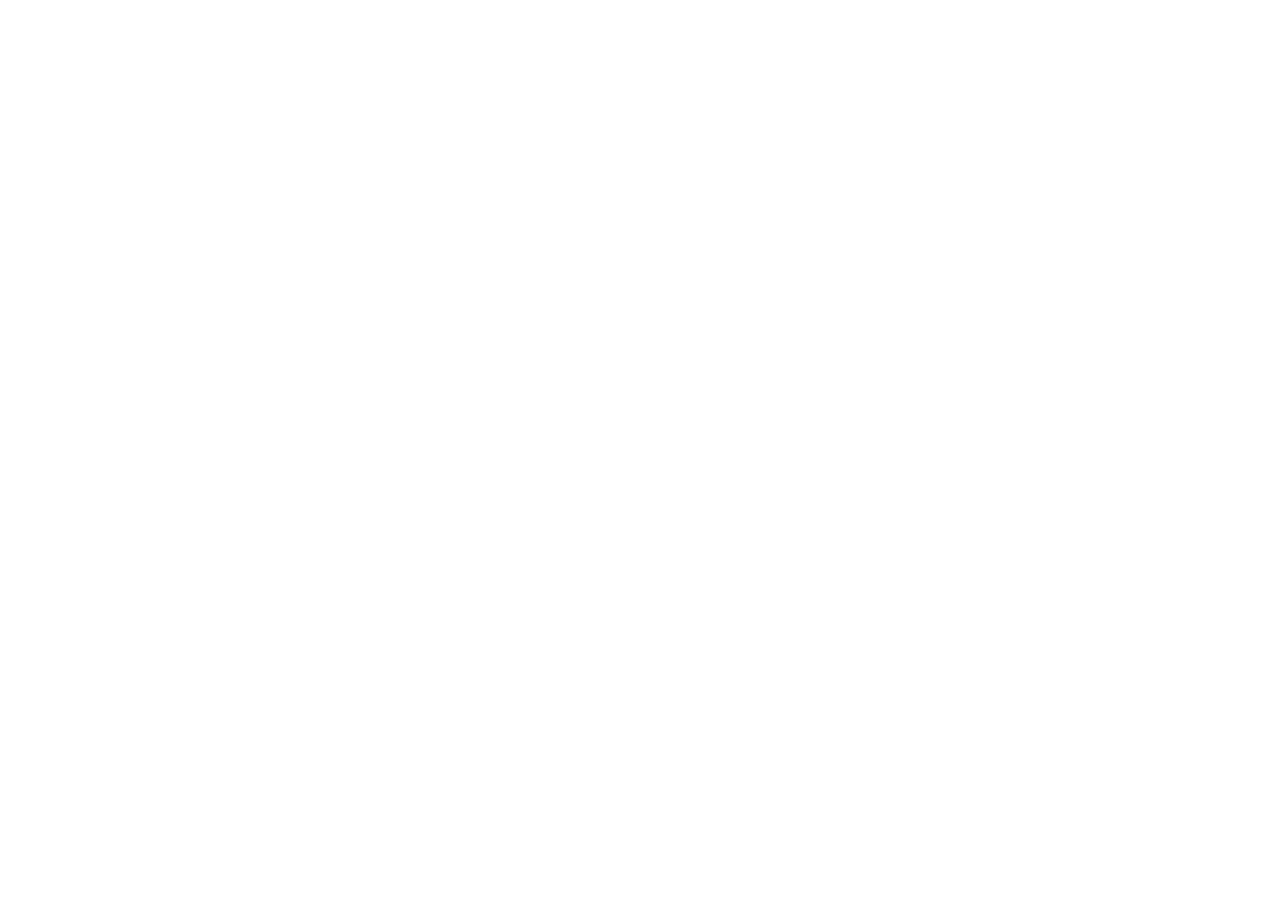
==== commit 1f2839e8: "Add favicon link tag to index.html" ====
--- a/docs/index.html
+++ b/docs/index.html
@@ -4,6 +4,7 @@
     <meta charset="UTF-8" />
     <title>Peyton Campbell | Portfolio</title>
     <meta name="viewport" content="width=device-width, initial-scale=1.0" />
+    <link rel="icon" type="image/svg+xml" href="./favicon.svg" />
     
     <!-- SEO Metadata -->
     <meta name="description" content="Peyton Campbell - Software Engineer & Athlete. Building high-performance applications with clean architecture and athletic discipline." />
@@ -26,8 +27,8 @@
 
     <link rel="preload" as="image" href="./basketball.jpg" />
     <link rel="preload" as="image" href="./golf.jpg" />
-    <script type="module" crossorigin src="./assets/index-B1lGtEpI.js"></script>
-    <link rel="stylesheet" crossorigin href="./assets/index-BizrMtJ-.css">
+    <script type="module" crossorigin src="./assets/index-BbIa8Gia.js"></script>
+    <link rel="stylesheet" crossorigin href="./assets/index-DFHRRQY7.css">
   </head>
   <body class="bg-slate-900 text-slate-100">
     <div id="root"></div>
